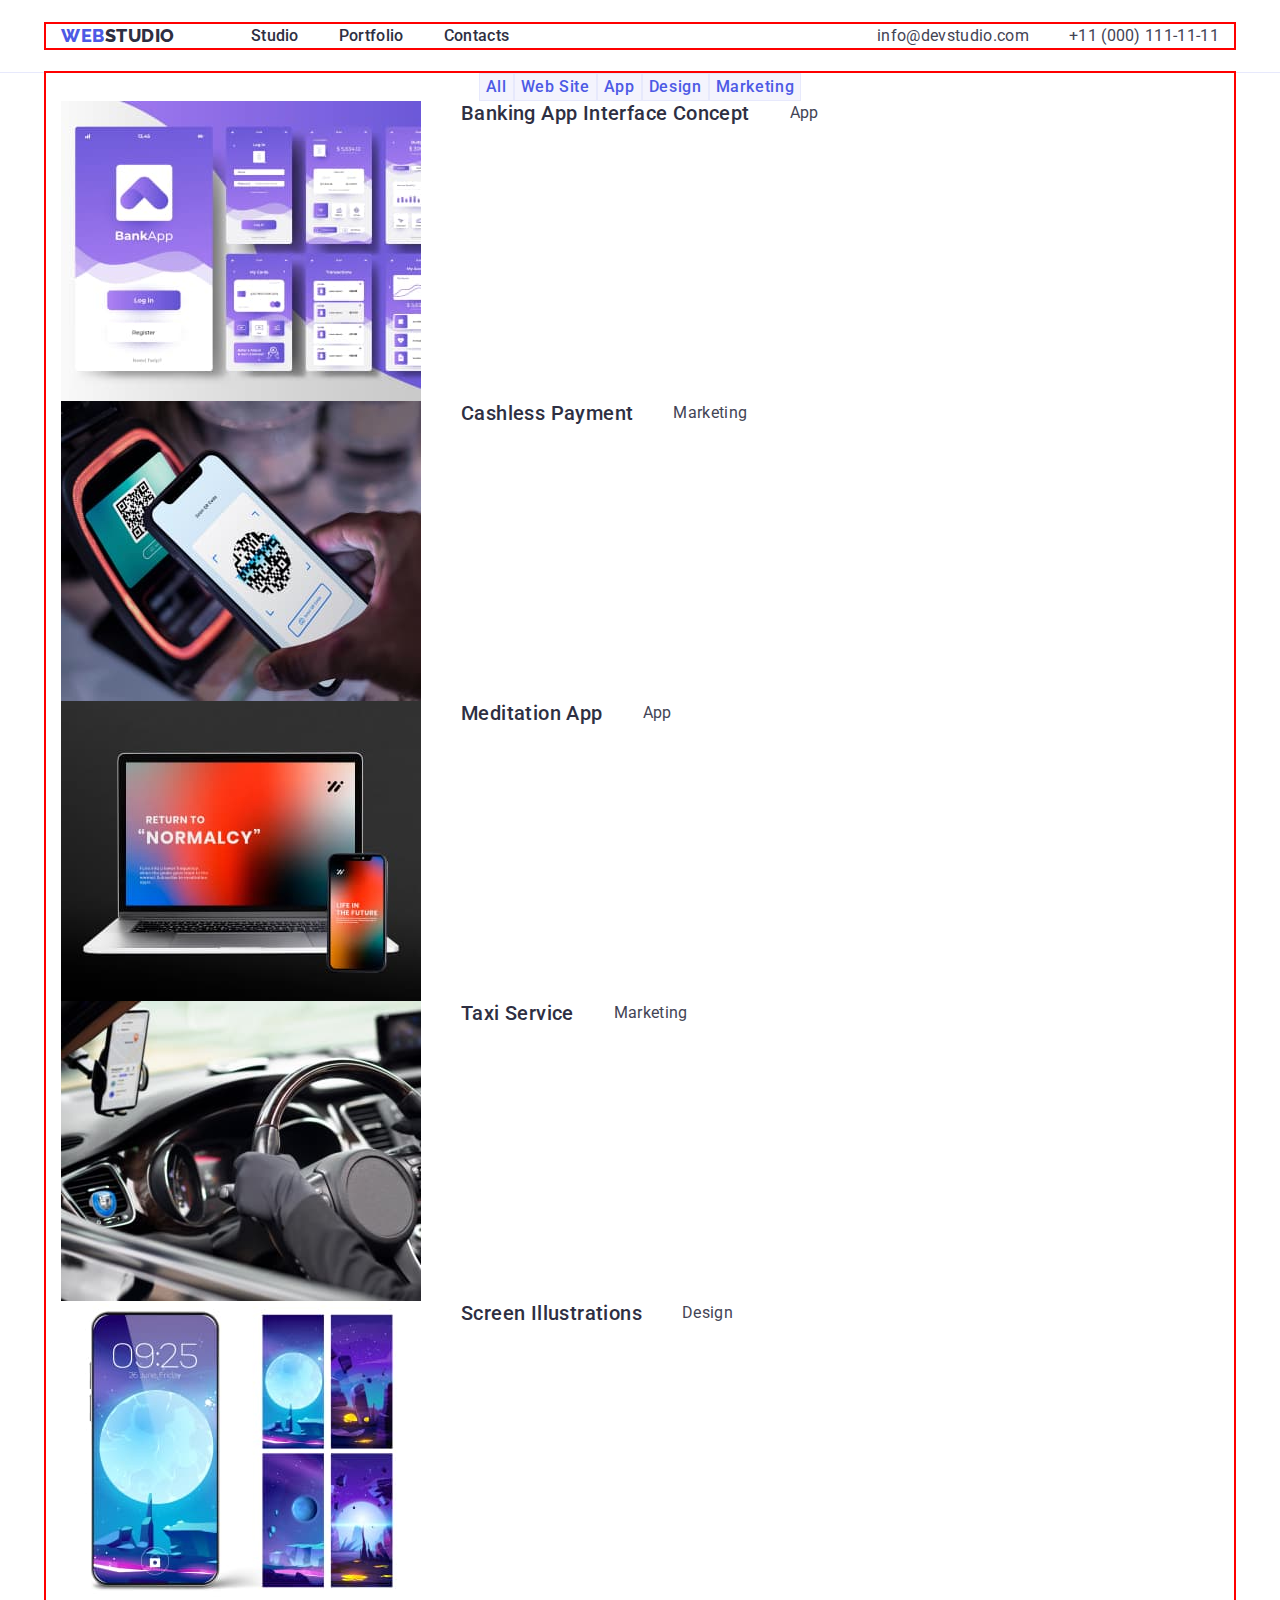
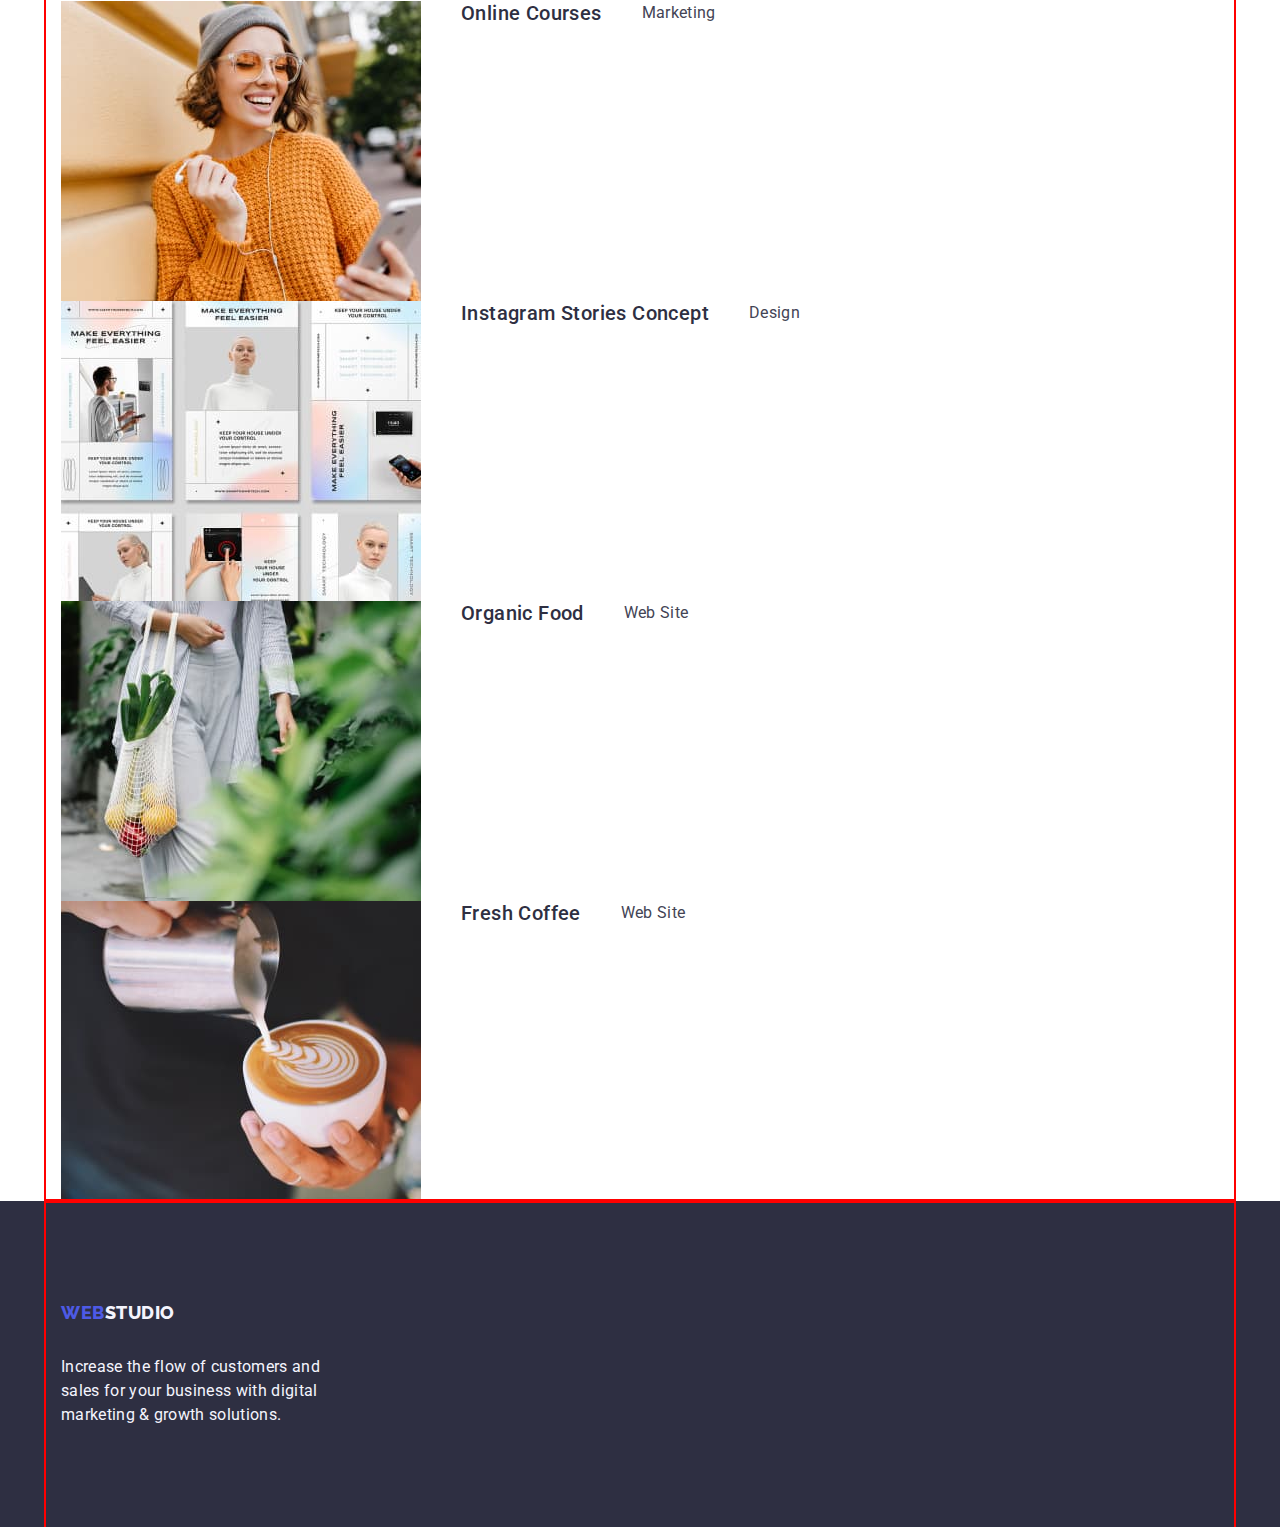
==== portfolio.html @ 45b442c4 "gallary" ====
<!DOCTYPE html>
<html lang="en">
  <head>
    <meta charset="UTF-8" />
    <meta name="viewport" content="width=device-width, initial-scale=1.0" />

    <link
      rel="stylesheet"
      href="https://cdnjs.cloudflare.com/ajax/libs/modern-normalize/2.0.0/modern-normalize.min.css"
    />

    <link rel="preconnect" href="https://fonts.googleapis.com" />
    <link rel="preconnect" href="https://fonts.gstatic.com" crossorigin />
    <link
      href="https://fonts.googleapis.com/css2?family=Raleway:wght@800&family=Roboto:wght@400;500;700;900&display=swap"
      rel="stylesheet"
    />

    <link rel="stylesheet" href="./css/styles.css" />
    <title>Portfolio</title>
  </head>
  <body class="body">
    <header class="header">
      <div class="container header-container">
        <nav class="nav-panel">
          <a class="logo-link link" href="./index.html"
            >Web<span class="logo-span">Studio</span></a
          >
          <ul class="list">
            <li><a class="list-link link" href="./index.html">Studio</a></li>
            <li>
              <a class="list-link link" href="./portfolio.html">Portfolio</a>
            </li>
            <li><a class="list-link link" href="">Contacts</a></li>
          </ul>
        </nav>
        <address class="addr-list">
          <ul class="list">
            <li>
              <a class="addr-link link" href="mailto:info@devstudio.com"
                >info@devstudio.com</a
              >
            </li>
            <li>
              <a class="addr-link link" href="tel:+110001111111"
                >+11 (000) 111-11-11</a
              >
            </li>
          </ul>
        </address>
      </div>
    </header>
    <main>
      <section>
        <div class="container">
          <h1 class="visually-hidden">Filtr</h1>
          <ul class="list">
            <div class="buttons-container">
              <li><button class="menu-button" type="button">All</button></li>
              <li>
                <button class="menu-button" type="button">Web Site</button>
              </li>
              <li><button class="menu-button" type="button">App</button></li>
              <li><button class="menu-button" type="button">Design</button></li>
              <li>
                <button class="menu-button" type="button">Marketing</button>
              </li>
            </div>
          </ul>
          <ul class="list">
            <div>
              <li class="gallary-container">
                <a href="" class="list link">
                  <img
                    src="./images/banking-app.jpg"
                    alt="Banking Interface"
                    width="360"
                  />
                  <h2 class="gallery-title">Banking App Interface Concept</h2>
                  <p class="paragraph">App</p></a
                >
              </li>
              <li class="gallary-container">
                <a href="" class="list link">
                  <img
                    src="./images/cashless-payment.jpg"
                    alt="Cashless Payment"
                    width="360"
                    height="300"
                  />
                  <h2 class="gallery-title">Cashless Payment</h2>
                  <p class="paragraph">Marketing</p></a
                >
              </li>
              <li class="gallary-container">
                <a href="" class="list link">
                  <img
                    src="./images/meditation-app.jpg"
                    alt="Meditation App"
                    width="360"
                    height="300"
                  />
                  <h2 class="gallery-title">Meditation App</h2>
                  <p class="paragraph">App</p></a
                >
              </li>
              <li class="gallary-container">
                <a href="" class="list link">
                  <img
                    src="./images/taxi-service.jpg"
                    alt="Taxi Service"
                    width="360"
                    height="300"
                  />
                  <h2 class="gallery-title">Taxi Service</h2>
                  <p class="paragraph">Marketing</p></a
                >
              </li>
              <li class="gallary-container">
                <a href="" class="list link">
                  <img
                    src="./images/screen-illustrations.jpg"
                    alt="Screen Illustrations"
                    width="360"
                    height="300"
                  />
                  <h2 class="gallery-title">Screen Illustrations</h2>
                  <p class="paragraph">Design</p></a
                >
              </li>
              <li class="gallary-container">
                <a href="" class="list link">
                  <img
                    src="./images/online-courses.jpg"
                    alt="Online Courses"
                    width="360"
                    height="300"
                  />
                  <h2 class="gallery-title">Online Courses</h2>
                  <p class="paragraph">Marketing</p></a
                >
              </li>
              <li class="gallary-container">
                <a href="" class="list link">
                  <img
                    src="./images/instagram-stories-concept.jpg"
                    alt="Instagram Stories"
                    width="360"
                    height="300"
                  />
                  <h2 class="gallery-title">Instagram Stories Concept</h2>
                  <p class="paragraph">Design</p></a
                >
              </li>
              <li class="gallary-container">
                <a href="" class="list link">
                  <img
                    src="./images/organic-food.jpg"
                    alt="Organic Food"
                    width="360"
                    height="300"
                  />
                  <h2 class="gallery-title">Organic Food</h2>
                  <p class="paragraph">Web Site</p></a
                >
              </li>
              <li class="gallary-container">
                <a href="" class="list link">
                  <img
                    src="./images/fresh-coffee.jpg"
                    alt="Coffee"
                    width="360"
                    height="300"
                  />
                  <h2 class="gallery-title">Fresh Coffee</h2>
                  <p class="paragraph">Web Site</p></a
                >
              </li>
            </div>
          </ul>
        </div>
      </section>
    </main>
    <footer class="basement">
      <div class="container footer-cotainer">
        <a class="logo-link link" href="./index.html"
          >Web<span class="logo-span">Studio</span></a
        >
        <p class="footer-paragraph">
          Increase the flow of customers and sales for your business with
          digital marketing & growth solutions.
        </p>
      </div>
    </footer>
  </body>
</html>
---- css/styles.css ----
:root {
  --iris-color: #4d5ae5;
  --navyblue-color: #2e2f42;
  --slate-color: #434455;
  --white-color: #fff;
  --cloud-color: #f4f4fd;
  --active-link-color: #404bbf;
  --ocean-color: #404bbf;
  --cornflower: #e7e9fc;
}

p,
h1,
h2,
h3,
h4,
h5,
h6 {
  margin-top: 0;
  margin-bottom: 0;
}

ul,
ol {
  margin-top: 0;
  margin-bottom: 0;
  padding-left: 0;
}

body {
  font-family: "Roboto", sans-serif;
  color: var(--slate-color);
  background-color: var(--white-color);
}

.container {
  width: 100%;
  max-width: 1188px;
  padding-left: 15px;
  padding-right: 15px;
  margin: 0 auto;
  outline: 2px solid red;
}

img {
  display: block;
  max-width: 100%;
}

.visually-hidden {
  position: absolute;
  width: 1px;
  height: 1px;
  margin: -1px;
  border: 0;
  padding: 0;
  white-space: nowrap;
  clip-path: inset(100%);
  clip: rect(0 0 0 0);
  overflow: hidden;
}

.header {
  padding-top: 24px;
  padding-bottom: 24px;
  border-bottom: 1px solid var(--cornflower);
  background: var(--white-color);
}

.header-container {
  display: flex;
}

.nav-panel {
  display: flex;
  flex-grow: 1;
  align-items: center;
  color: var(--navyblue-color);
  font-size: 16px;
  font-weight: 500;
  line-height: 1.5;
  letter-spacing: 0.32px;
}

.logo-link {
  font-family: "Raleway", sans-serif;
  font-size: 18px;
  line-height: 1.17;
  color: var(--iris-color);
  letter-spacing: 0.03em;
  text-transform: uppercase;
  font-weight: 800;
  margin-right: 76px;
}

.link {
  text-decoration: none;
}

.logo-span {
  color: var(--navyblue-color);
}

.list-link {
  font-weight: 500;
  font-size: 16px;
  line-height: 1.5;
  letter-spacing: 0.02em;
  color: var(--navyblue-color);
}
.list-link:hover,
.list-link:focus {
  color: var(--active-link-color);
}

.addr-link {
  font-size: 16px;
  line-height: 1.5;
  letter-spacing: 0.02em;
  color: var(--slate-color);
}

.addr-link:hover,
.addr-link:focus {
  color: var(--active-link-color);
}

.list {
  display: flex;
  gap: 40px;
  list-style: none;
  color: var(--slate-color);
}

.addr-list {
  font-style: normal;
}

.main-section {
  background-color: var(--navyblue-color);
}

.main-container {
  display: block;
  padding-top: 188px;
  padding-bottom: 292px;
}

.main-title {
  max-width: 496px;
  color: var(--white-color);
  font-size: 56px;
  font-weight: 700;
  line-height: 1.07;
  letter-spacing: 1.12px;
  text-align: center;
  margin: 0 auto 48px;
}

.order-button {
  display: block;
  font-family: "Roboto", sans-serif;
  color: var(--white, #fff);
  font-size: 16px;
  font-weight: 500;
  line-height: 1.5;
  letter-spacing: 0.64px;
  background: var(--iris-color);
  cursor: pointer;
  margin: 0 auto;
  border-radius: 4px;
  box-shadow: 0px 4px 4px 0px rgba(0, 0, 0, 0.15);
  padding: 16px 32px;
  min-width: 169px;
  min-height: 56px;
}

.ruls-container {
  padding-top: 120px;
  padding-bottom: 120px;
}

.ruls-list {
  gap: 24px;
  width: calc((100% - 24px * 3) / 4);
}

.team-paragraph {
  text-align: center;
}

.buttons-container {
  display: flex;
  margin: 0 auto;
}

.gallary-container {
  display: flex;
  gap: 24px;
}

.second-tittle {
  color: var(--navyblue-color);
  font-size: 36px;
  font-weight: 500;
  line-height: 1.11;
  letter-spacing: 0.72px;
  text-transform: capitalize;
  text-align: center;
  letter-spacing: 0.02em;
  padding-bottom: 72px;
  max-width: 323px;
  margin: 0 auto;
}

.doing-item {
  gap: 24px;
  width: calc((100% - 24px * 2) / 3);
  padding-bottom: 120px;
}

.gallery-title {
  color: var(--navyblue-color);
  font-size: 20px;
  font-weight: 500;
  line-height: 1.2;
  letter-spacing: 0.72px;
  text-transform: capitalize;
  letter-spacing: 0.02em;
}

.third-title {
  color: var(--navyblue-color);
  font-size: 20px;
  font-weight: 500;
  line-height: 1.2;
  letter-spacing: 0.02em;
  margin-bottom: 8px;
}

.paragraph {
  color: var(--slate-color);
  font-size: 16px;
  line-height: 1.5;
  letter-spacing: 0.32px;
  padding-bottom: 32px;
}

.order-button:hover,
.order-button:focus {
  background-color: var(--active-link-color);
}

.team-section {
  background-color: var(--cloud-color);
}

.team-list {
  background-color: var(--white-color);
  gap: 24px;
  width: calc((100% - 24px * 3) / 4);
}

.team-title {
  padding-top: 32px;
  text-align: center;
}
.footer-cotainer {
  padding-top: 101px;
}

.footer-paragraph {
  color: var(--cloud-color);
  line-height: 1.5;
  letter-spacing: 0.02em;
  padding-top: 32px;
  padding-bottom: 100px;
  max-width: 264px;
}

.menu-button {
  font-family: "Roboto", sans-serif;
  cursor: pointer;
  color: var(--iris-color);
  text-align: center;
  font-size: 16px;
  font-weight: 500;
  line-height: 1.5;
  letter-spacing: 0.64px;
  border: 1px solid var(--cornflower);
  background: var(--cloud-color);
}

.menu-button:hover,
.menu-button:focus {
  color: var(--white-color);
  background-color: var(--ocean-color);
}

.basement {
  background-color: var(--navyblue-color);
  color: var(--iris-color);
}

.basement .logo-span {
  color: var(--cloud-color);
}
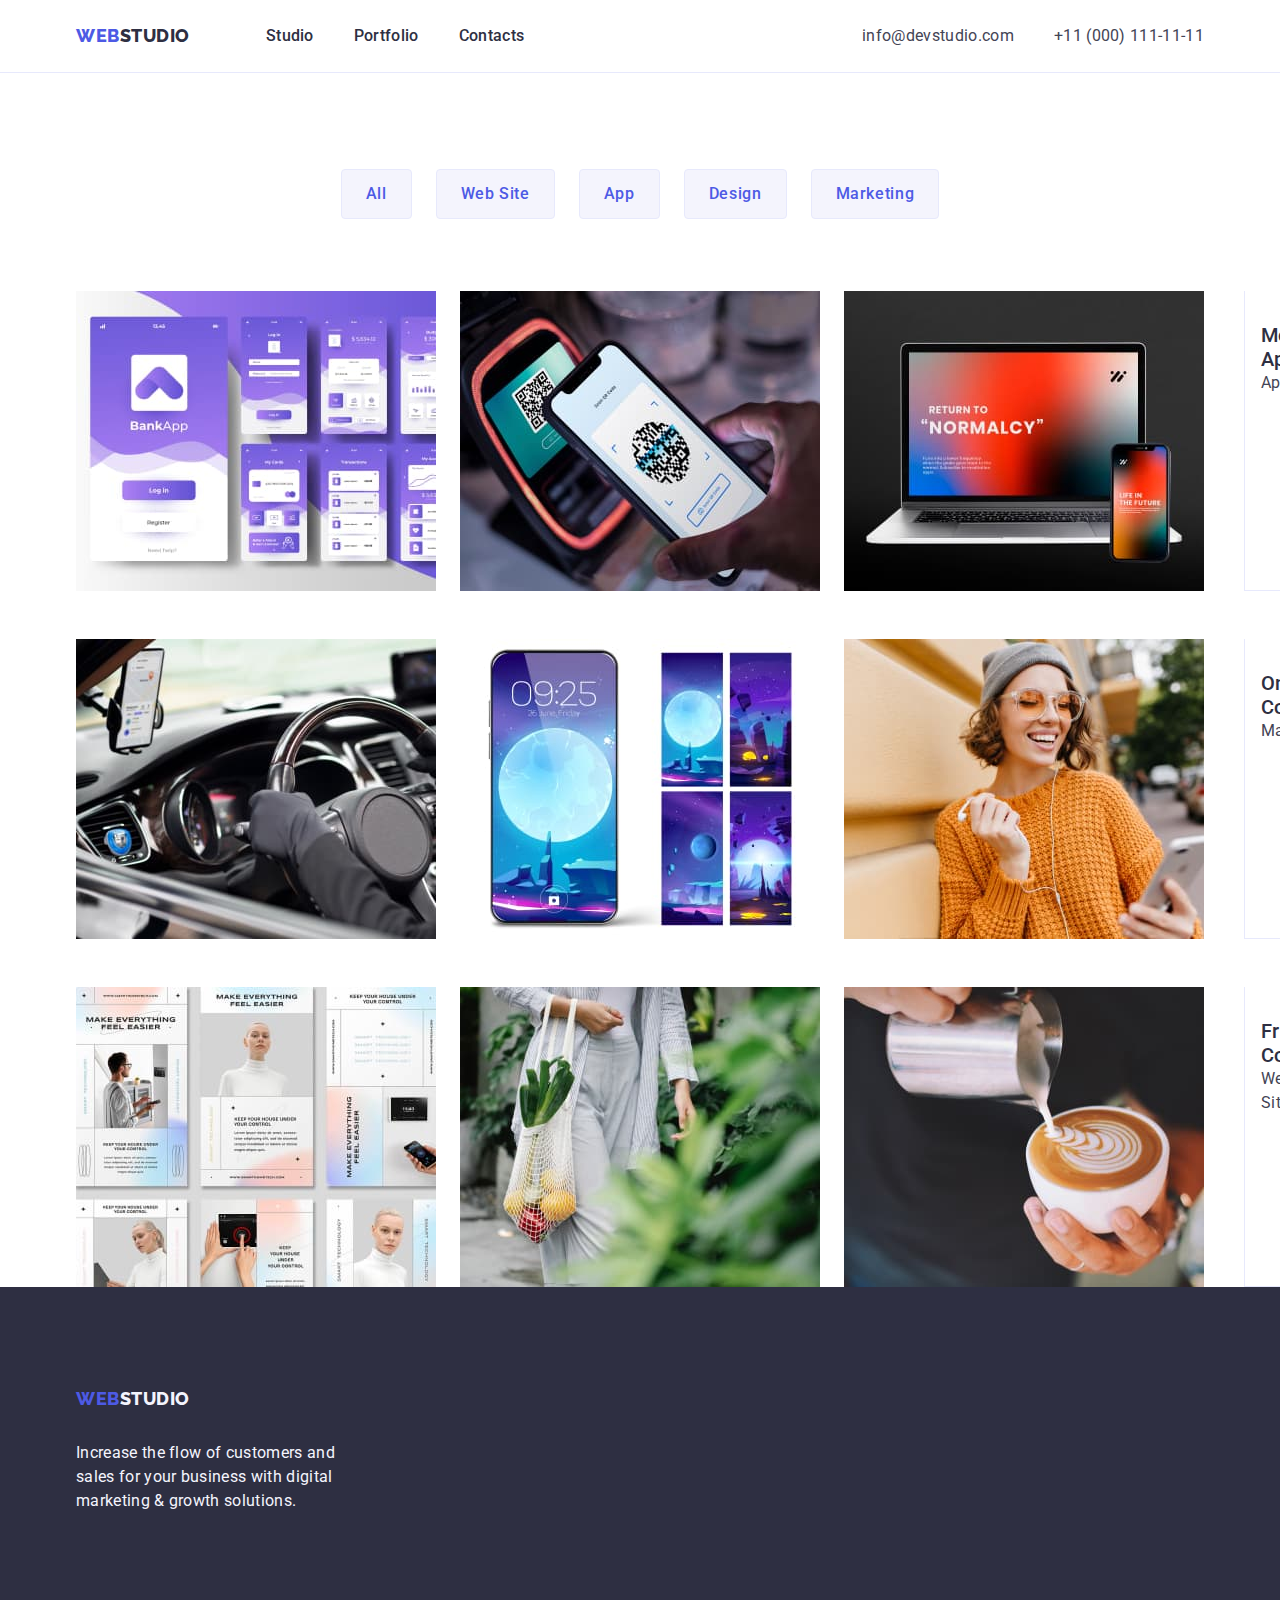
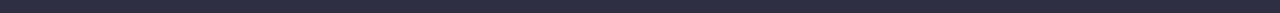
==== commit 3ac7b2ae: "nothing important" ====
--- a/portfolio.html
+++ b/portfolio.html
@@ -67,116 +67,132 @@
               </li>
             </div>
           </ul>
-          <ul class="list">
-            <div>
-              <li class="gallary-container">
-                <a href="" class="list link">
-                  <img
-                    src="./images/banking-app.jpg"
-                    alt="Banking Interface"
-                    width="360"
-                  />
+          <ul class="list portfolio-item-list">
+            <li class="gallary-container">
+              <a href="" class="list link">
+                <img
+                  src="./images/banking-app.jpg"
+                  alt="Banking Interface"
+                  width="360"
+                />
+                <div class="div-text">
                   <h2 class="gallery-title">Banking App Interface Concept</h2>
-                  <p class="paragraph">App</p></a
-                >
-              </li>
-              <li class="gallary-container">
-                <a href="" class="list link">
-                  <img
-                    src="./images/cashless-payment.jpg"
-                    alt="Cashless Payment"
-                    width="360"
-                    height="300"
-                  />
+                  <p class="paragraph">App</p>
+                </div>
+              </a>
+            </li>
+            <li class="gallary-container">
+              <a href="" class="list link">
+                <img
+                  src="./images/cashless-payment.jpg"
+                  alt="Cashless Payment"
+                  width="360"
+                  height="300"
+                />
+                <div class="div-text">
                   <h2 class="gallery-title">Cashless Payment</h2>
-                  <p class="paragraph">Marketing</p></a
-                >
-              </li>
-              <li class="gallary-container">
-                <a href="" class="list link">
-                  <img
-                    src="./images/meditation-app.jpg"
-                    alt="Meditation App"
-                    width="360"
-                    height="300"
-                  />
+                  <p class="paragraph">Marketing</p>
+                </div>
+              </a>
+            </li>
+            <li class="gallary-container">
+              <a href="" class="list link">
+                <img
+                  src="./images/meditation-app.jpg"
+                  alt="Meditation App"
+                  width="360"
+                  height="300"
+                />
+                <div class="div-text">
                   <h2 class="gallery-title">Meditation App</h2>
-                  <p class="paragraph">App</p></a
-                >
-              </li>
-              <li class="gallary-container">
-                <a href="" class="list link">
-                  <img
-                    src="./images/taxi-service.jpg"
-                    alt="Taxi Service"
-                    width="360"
-                    height="300"
-                  />
+                  <p class="paragraph">App</p>
+                </div>
+              </a>
+            </li>
+            <li class="gallary-container">
+              <a href="" class="list link">
+                <img
+                  src="./images/taxi-service.jpg"
+                  alt="Taxi Service"
+                  width="360"
+                  height="300"
+                />
+                <div class="div-text">
                   <h2 class="gallery-title">Taxi Service</h2>
-                  <p class="paragraph">Marketing</p></a
-                >
-              </li>
-              <li class="gallary-container">
-                <a href="" class="list link">
-                  <img
-                    src="./images/screen-illustrations.jpg"
-                    alt="Screen Illustrations"
-                    width="360"
-                    height="300"
-                  />
+                  <p class="paragraph">Marketing</p>
+                </div>
+              </a>
+            </li>
+            <li class="gallary-container">
+              <a href="" class="list link">
+                <img
+                  src="./images/screen-illustrations.jpg"
+                  alt="Screen Illustrations"
+                  width="360"
+                  height="300"
+                />
+                <div class="div-text">
                   <h2 class="gallery-title">Screen Illustrations</h2>
-                  <p class="paragraph">Design</p></a
-                >
-              </li>
-              <li class="gallary-container">
-                <a href="" class="list link">
-                  <img
-                    src="./images/online-courses.jpg"
-                    alt="Online Courses"
-                    width="360"
-                    height="300"
-                  />
+                  <p class="paragraph">Design</p>
+                </div></a
+              >
+            </li>
+            <li class="gallary-container">
+              <a href="" class="list link">
+                <img
+                  src="./images/online-courses.jpg"
+                  alt="Online Courses"
+                  width="360"
+                  height="300"
+                />
+                <div class="div-text">
                   <h2 class="gallery-title">Online Courses</h2>
-                  <p class="paragraph">Marketing</p></a
-                >
-              </li>
-              <li class="gallary-container">
-                <a href="" class="list link">
-                  <img
-                    src="./images/instagram-stories-concept.jpg"
-                    alt="Instagram Stories"
-                    width="360"
-                    height="300"
-                  />
+                  <p class="paragraph">Marketing</p>
+                </div></a
+              >
+            </li>
+            <li class="gallary-container">
+              <a href="" class="list link">
+                <img
+                  src="./images/instagram-stories-concept.jpg"
+                  alt="Instagram Stories"
+                  width="360"
+                  height="300"
+                />
+                <div class="div-text">
                   <h2 class="gallery-title">Instagram Stories Concept</h2>
-                  <p class="paragraph">Design</p></a
-                >
-              </li>
-              <li class="gallary-container">
-                <a href="" class="list link">
-                  <img
-                    src="./images/organic-food.jpg"
-                    alt="Organic Food"
-                    width="360"
-                    height="300"
-                  />
+                  <p class="paragraph">Design</p>
+                </div></a
+              >
+            </li>
+            <li class="gallary-container">
+              <a href="" class="list link">
+                <img
+                  src="./images/organic-food.jpg"
+                  alt="Organic Food"
+                  width="360"
+                  height="300"
+                />
+                <div class="div-text">
                   <h2 class="gallery-title">Organic Food</h2>
-                  <p class="paragraph">Web Site</p></a
-                >
-              </li>
-              <li class="gallary-container">
-                <a href="" class="list link">
-                  <img
-                    src="./images/fresh-coffee.jpg"
-                    alt="Coffee"
-                    width="360"
-                    height="300"
-                  />
+                  <p class="paragraph">Web Site</p>
+                </div></a
+              >
+            </li>
+            <li class="gallary-container">
+              <a href="" class="list link">
+                <img
+                  src="./images/fresh-coffee.jpg"
+                  alt="Coffee"
+                  width="360"
+                  height="300"
+                />
+                <div class="div-text">
                   <h2 class="gallery-title">Fresh Coffee</h2>
-                  <p class="paragraph">Web Site</p></a
-                >
-              </li>
-            </div>
+                  <p class="paragraph">Web Site</p>
+                </div></a
+              >
+            </li>
           </ul>
         </div>
       </section>
--- a/css/styles.css
+++ b/css/styles.css
@@ -35,11 +35,10 @@
 
 .container {
   width: 100%;
-  max-width: 1188px;
+  max-width: 1158px;
   padding-left: 15px;
   padding-right: 15px;
   margin: 0 auto;
-  outline: 2px solid red;
 }
 
 img {
@@ -192,11 +191,26 @@
 .buttons-container {
   display: flex;
   margin: 0 auto;
+  gap: 24px;
+  padding-top: 96px;
+}
+
+.portfolio-item-list {
+  display: flex;
+  flex-wrap: wrap;
+  column-gap: 24px;
+  row-gap: 48px;
+  padding-top: 72px;
 }
 
 .gallary-container {
-  display: flex;
-  gap: 24px;
+  width: calc((100% - 48px) / 3);
+}
+
+.div-text {
+  padding: 32px 16px;
+  border: 1px solid var(--cornflower);
+  border-top: none;
 }
 
 .second-tittle {
@@ -279,6 +293,11 @@
 }
 
 .menu-button {
+  border-radius: 4px;
+  padding-top: 12px;
+  padding-bottom: 12px;
+  padding-left: 24px;
+  padding-right: 24px;
   font-family: "Roboto", sans-serif;
   cursor: pointer;
   color: var(--iris-color);
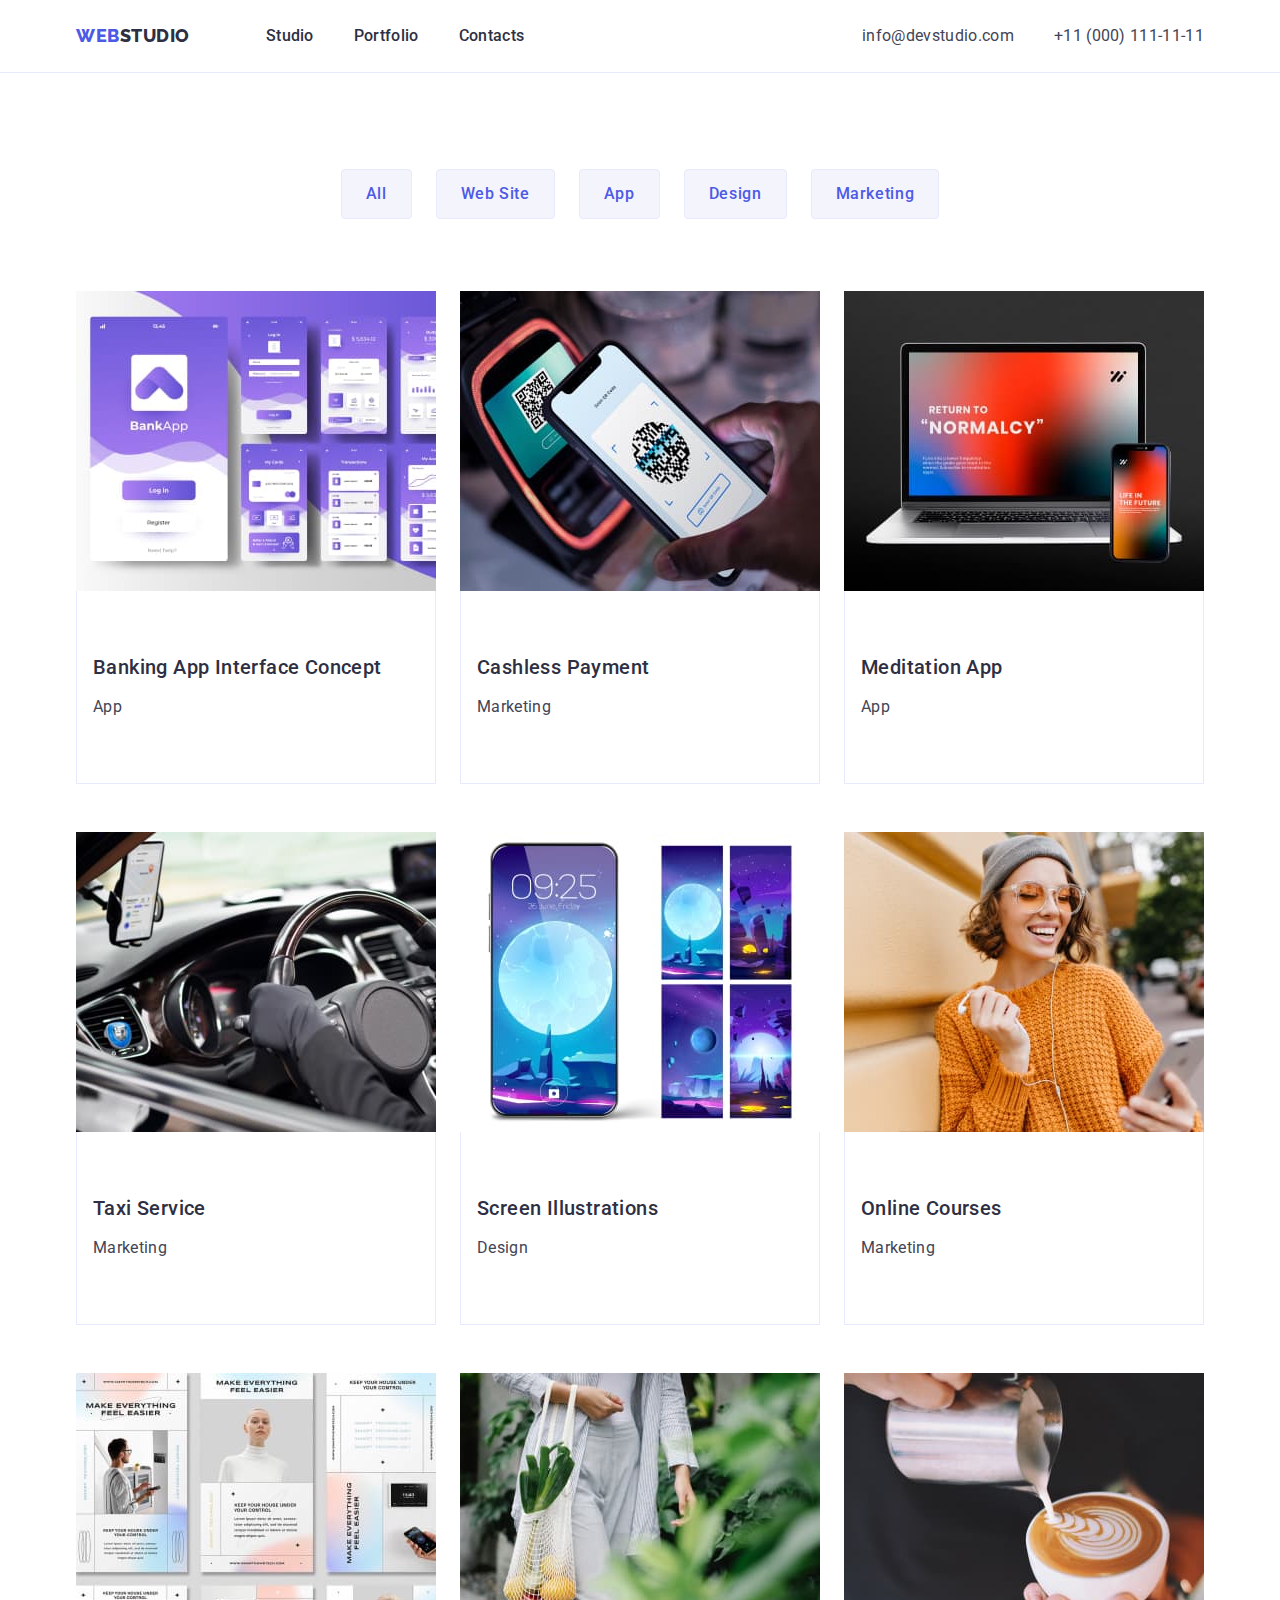
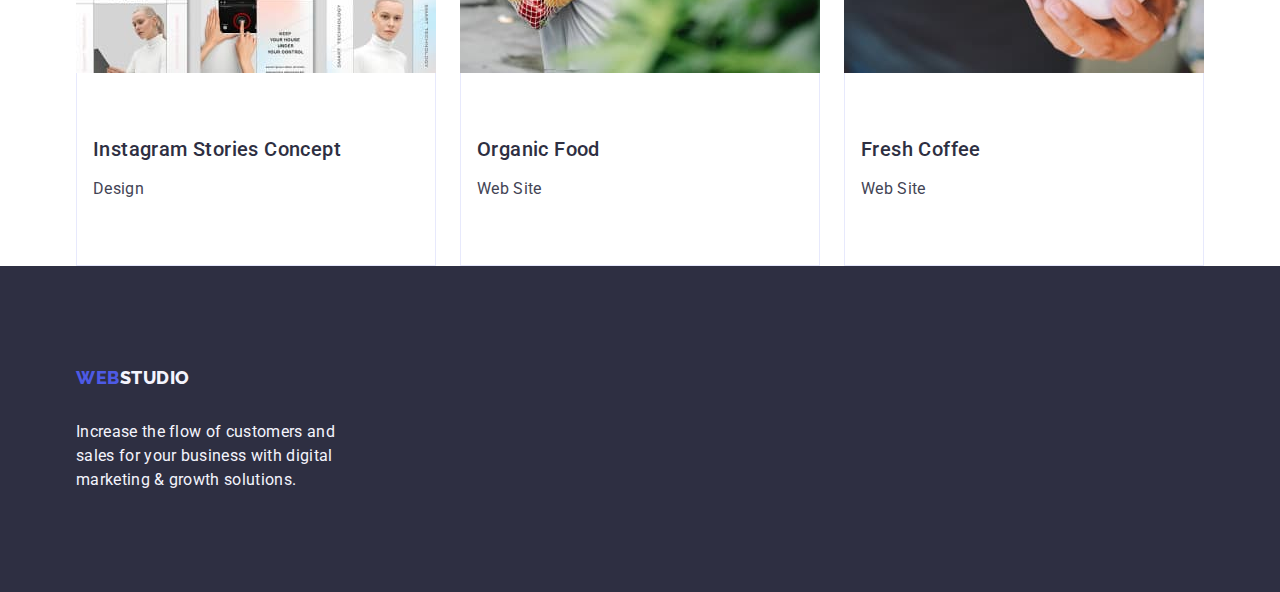
==== commit ffb2c139: "gallery" ====
--- a/portfolio.html
+++ b/portfolio.html
@@ -69,7 +69,7 @@
           </ul>
           <ul class="list portfolio-item-list">
             <li class="gallary-container">
-              <a href="" class="list link">
+              <a href="" class="link">
                 <img
                   src="./images/banking-app.jpg"
                   alt="Banking Interface"
@@ -82,7 +82,7 @@
               </a>
             </li>
             <li class="gallary-container">
-              <a href="" class="list link">
+              <a href="" class="link">
                 <img
                   src="./images/cashless-payment.jpg"
                   alt="Cashless Payment"
@@ -96,7 +96,7 @@
               </a>
             </li>
             <li class="gallary-container">
-              <a href="" class="list link">
+              <a href="" class="link">
                 <img
                   src="./images/meditation-app.jpg"
                   alt="Meditation App"
@@ -110,7 +110,7 @@
               </a>
             </li>
             <li class="gallary-container">
-              <a href="" class="list link">
+              <a href="" class="link">
                 <img
                   src="./images/taxi-service.jpg"
                   alt="Taxi Service"
@@ -124,7 +124,7 @@
               </a>
             </li>
             <li class="gallary-container">
-              <a href="" class="list link">
+              <a href="" class="link">
                 <img
                   src="./images/screen-illustrations.jpg"
                   alt="Screen Illustrations"
@@ -138,7 +138,7 @@
               >
             </li>
             <li class="gallary-container">
-              <a href="" class="list link">
+              <a href="" class="link">
                 <img
                   src="./images/online-courses.jpg"
                   alt="Online Courses"
@@ -152,7 +152,7 @@
               >
             </li>
             <li class="gallary-container">
-              <a href="" class="list link">
+              <a href="" class="link">
                 <img
                   src="./images/instagram-stories-concept.jpg"
                   alt="Instagram Stories"
@@ -166,7 +166,7 @@
               >
             </li>
             <li class="gallary-container">
-              <a href="" class="list link">
+              <a href="" class="link">
                 <img
                   src="./images/organic-food.jpg"
                   alt="Organic Food"
@@ -180,7 +180,7 @@
               >
             </li>
             <li class="gallary-container">
-              <a href="" class="list link">
+              <a href="" class="link">
                 <img
                   src="./images/fresh-coffee.jpg"
                   alt="Coffee"
--- a/css/styles.css
+++ b/css/styles.css
@@ -241,6 +241,8 @@
   letter-spacing: 0.72px;
   text-transform: capitalize;
   letter-spacing: 0.02em;
+  padding-top: 32px;
+  padding-bottom: 16px;
 }
 
 .third-title {
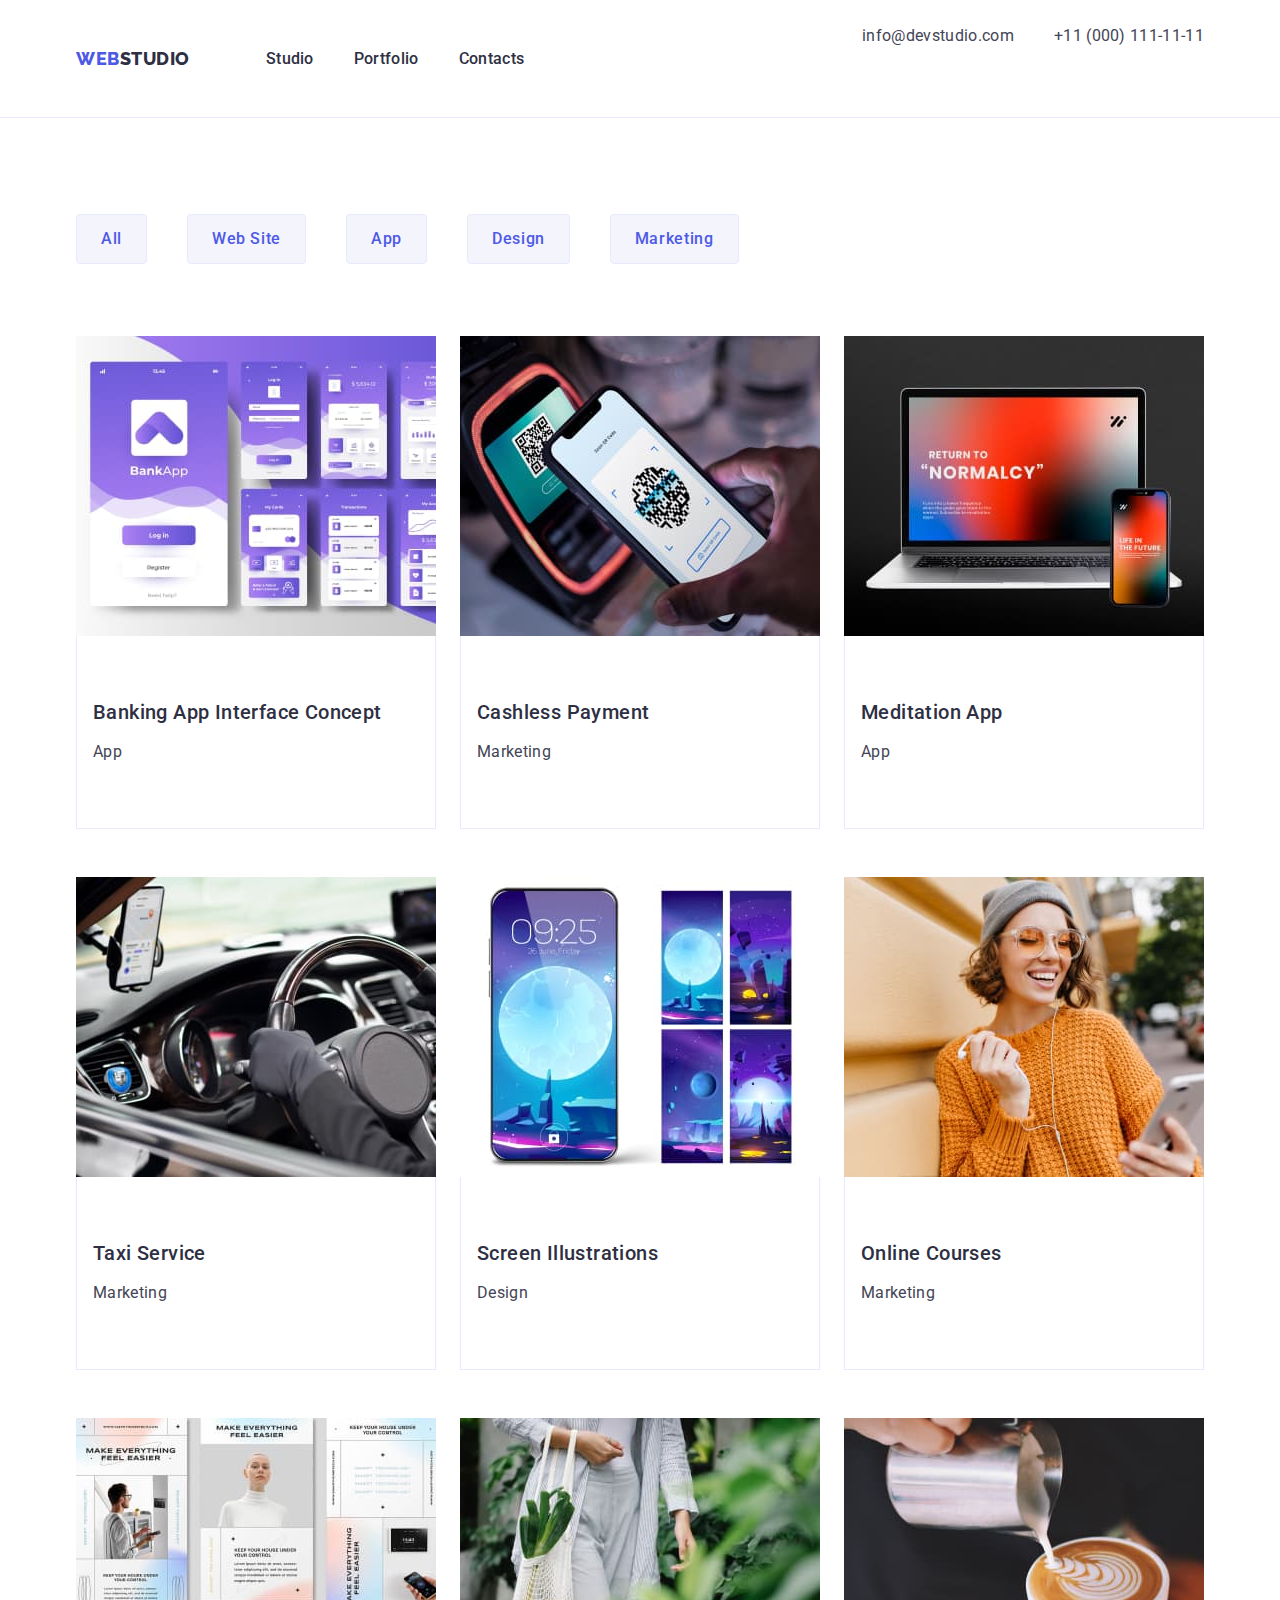
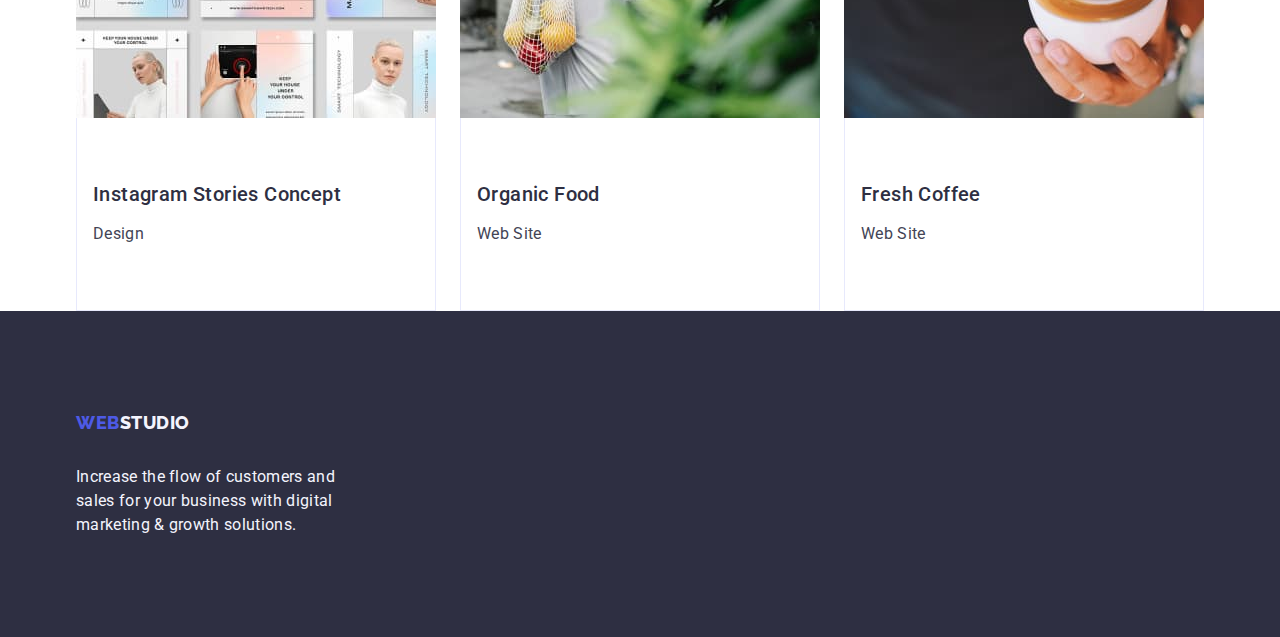
==== commit dae10540: "paddings" ====
--- a/portfolio.html
+++ b/portfolio.html
@@ -54,8 +54,8 @@
       <section>
         <div class="container">
           <h1 class="visually-hidden">Filtr</h1>
-          <ul class="list">
-            <div class="buttons-container">
+          <div class="buttons-container">
+            <ul class="list">
               <li><button class="menu-button" type="button">All</button></li>
               <li>
                 <button class="menu-button" type="button">Web Site</button>
@@ -65,8 +65,8 @@
               <li>
                 <button class="menu-button" type="button">Marketing</button>
               </li>
-            </div>
-          </ul>
+            </ul>
+          </div>
           <ul class="list portfolio-item-list">
             <li class="gallary-container">
               <a href="" class="link">
--- a/css/styles.css
+++ b/css/styles.css
@@ -93,6 +93,7 @@
 }
 
 .link {
+  padding: 24px 0 24px;
   text-decoration: none;
 }
 
@@ -141,8 +142,7 @@
 
 .main-container {
   display: block;
-  padding-top: 188px;
-  padding-bottom: 292px;
+  padding: 188px 0 188px;
 }
 
 .main-title {
@@ -172,6 +172,7 @@
   padding: 16px 32px;
   min-width: 169px;
   min-height: 56px;
+  border: none;
 }
 
 .ruls-container {
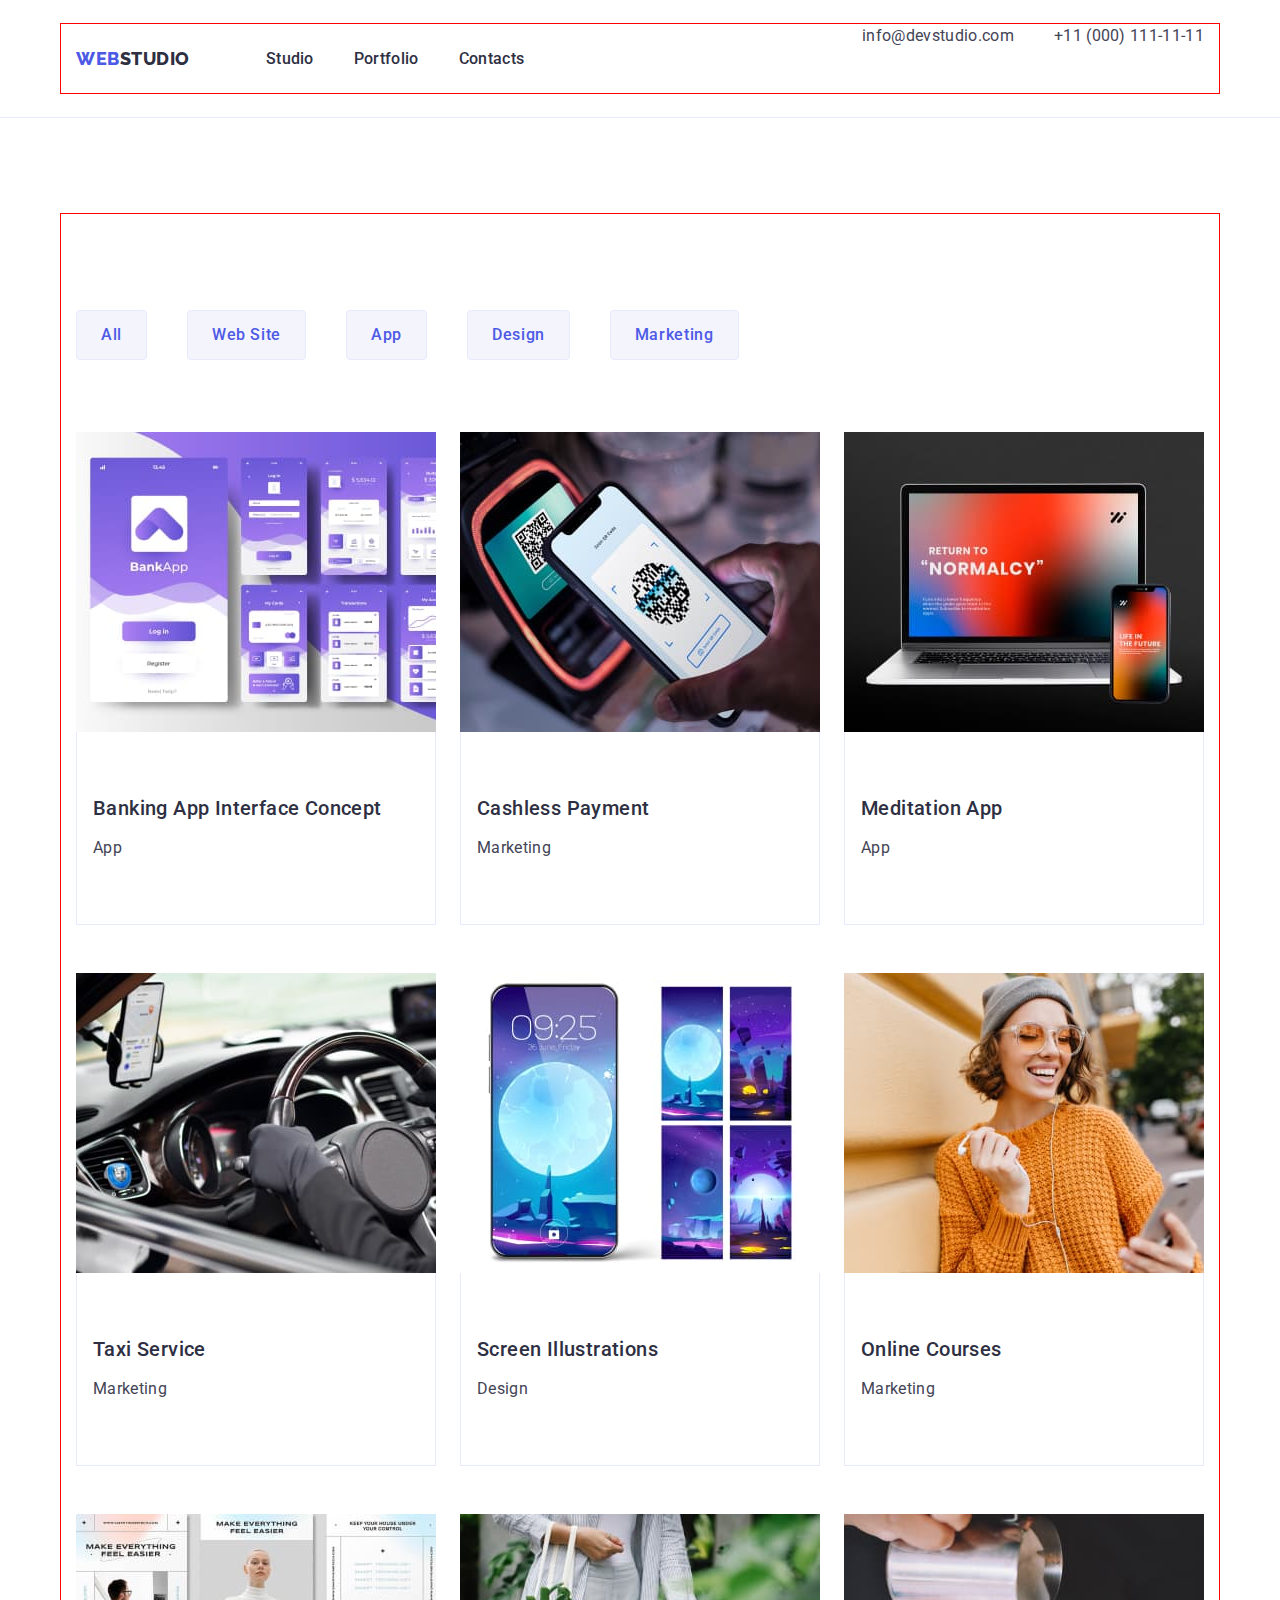
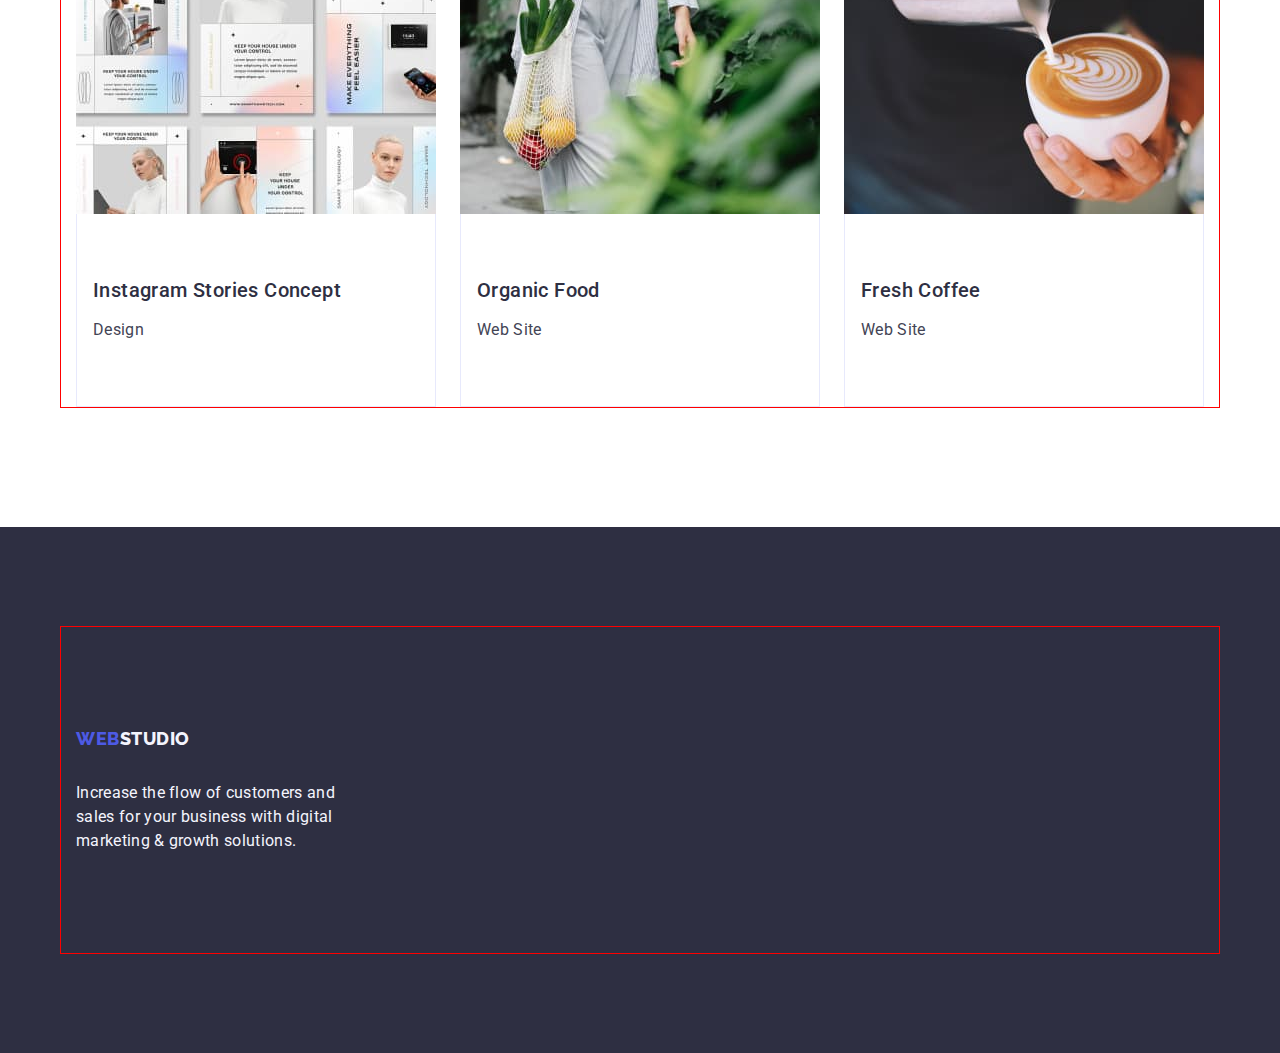
==== commit c7f57460: "first page styles" ====
--- a/portfolio.html
+++ b/portfolio.html
@@ -51,7 +51,7 @@
       </div>
     </header>
     <main>
-      <section>
+      <section class="portfolio-section">
         <div class="container">
           <h1 class="visually-hidden">Filtr</h1>
           <div class="buttons-container">
--- a/css/styles.css
+++ b/css/styles.css
@@ -39,6 +39,7 @@
   padding-left: 15px;
   padding-right: 15px;
   margin: 0 auto;
+  outline: 1px solid red;
 }
 
 img {
@@ -136,13 +137,17 @@
   font-style: normal;
 }
 
+.ruls-section {
+  padding: 120px 0 120px;
+}
+
 .main-section {
   background-color: var(--navyblue-color);
+  padding: 188px 0 188px;
 }
 
 .main-container {
   display: block;
-  padding: 188px 0 188px;
 }
 
 .main-title {
@@ -182,7 +187,32 @@
 
 .ruls-list {
   gap: 24px;
+}
+
+.ruls-item {
   width: calc((100% - 24px * 3) / 4);
+}
+
+.doing-section {
+  padding-bottom: 120px;
+}
+
+.second-tittle {
+  color: var(--navyblue-color);
+  font-size: 36px;
+  font-weight: 500;
+  line-height: 1.11;
+  letter-spacing: 0.72px;
+  text-transform: capitalize;
+  text-align: center;
+  letter-spacing: 0.02em;
+  padding-bottom: 72px;
+  max-width: 323px;
+  margin: 0 auto 72px;
+}
+
+.doing-title {
+  margin-bottom: 72px;
 }
 
 .team-paragraph {
@@ -204,6 +234,11 @@
   padding-top: 72px;
 }
 
+.portfolio-section {
+  padding-top: 96px;
+  padding-bottom: 120px;
+}
+
 .gallary-container {
   width: calc((100% - 48px) / 3);
 }
@@ -214,24 +249,8 @@
   border-top: none;
 }
 
-.second-tittle {
-  color: var(--navyblue-color);
-  font-size: 36px;
-  font-weight: 500;
-  line-height: 1.11;
-  letter-spacing: 0.72px;
-  text-transform: capitalize;
-  text-align: center;
-  letter-spacing: 0.02em;
-  padding-bottom: 72px;
-  max-width: 323px;
-  margin: 0 auto;
-}
-
 .doing-item {
-  gap: 24px;
   width: calc((100% - 24px * 2) / 3);
-  padding-bottom: 120px;
 }
 
 .gallery-title {
@@ -269,19 +288,25 @@
 }
 
 .team-section {
+  padding: 120px 0;
   background-color: var(--cloud-color);
 }
 
 .team-list {
+  border-radius: 0px 0px 4px 4px;
   background-color: var(--white-color);
-  gap: 24px;
-  width: calc((100% - 24px * 3) / 4);
+  width: calc((100% - 72px) / 4);
 }
 
 .team-title {
   padding-top: 32px;
   text-align: center;
 }
+
+.team-description {
+  padding: 32px 16px;
+}
+
 .footer-cotainer {
   padding-top: 101px;
 }
@@ -320,10 +345,16 @@
 }
 
 .basement {
+  padding: 100px 0;
   background-color: var(--navyblue-color);
   color: var(--iris-color);
 }
 
+.footer-link {
+  display: inline-block;
+  margin-bottom: 16px;
+}
+
 .basement .logo-span {
   color: var(--cloud-color);
 }
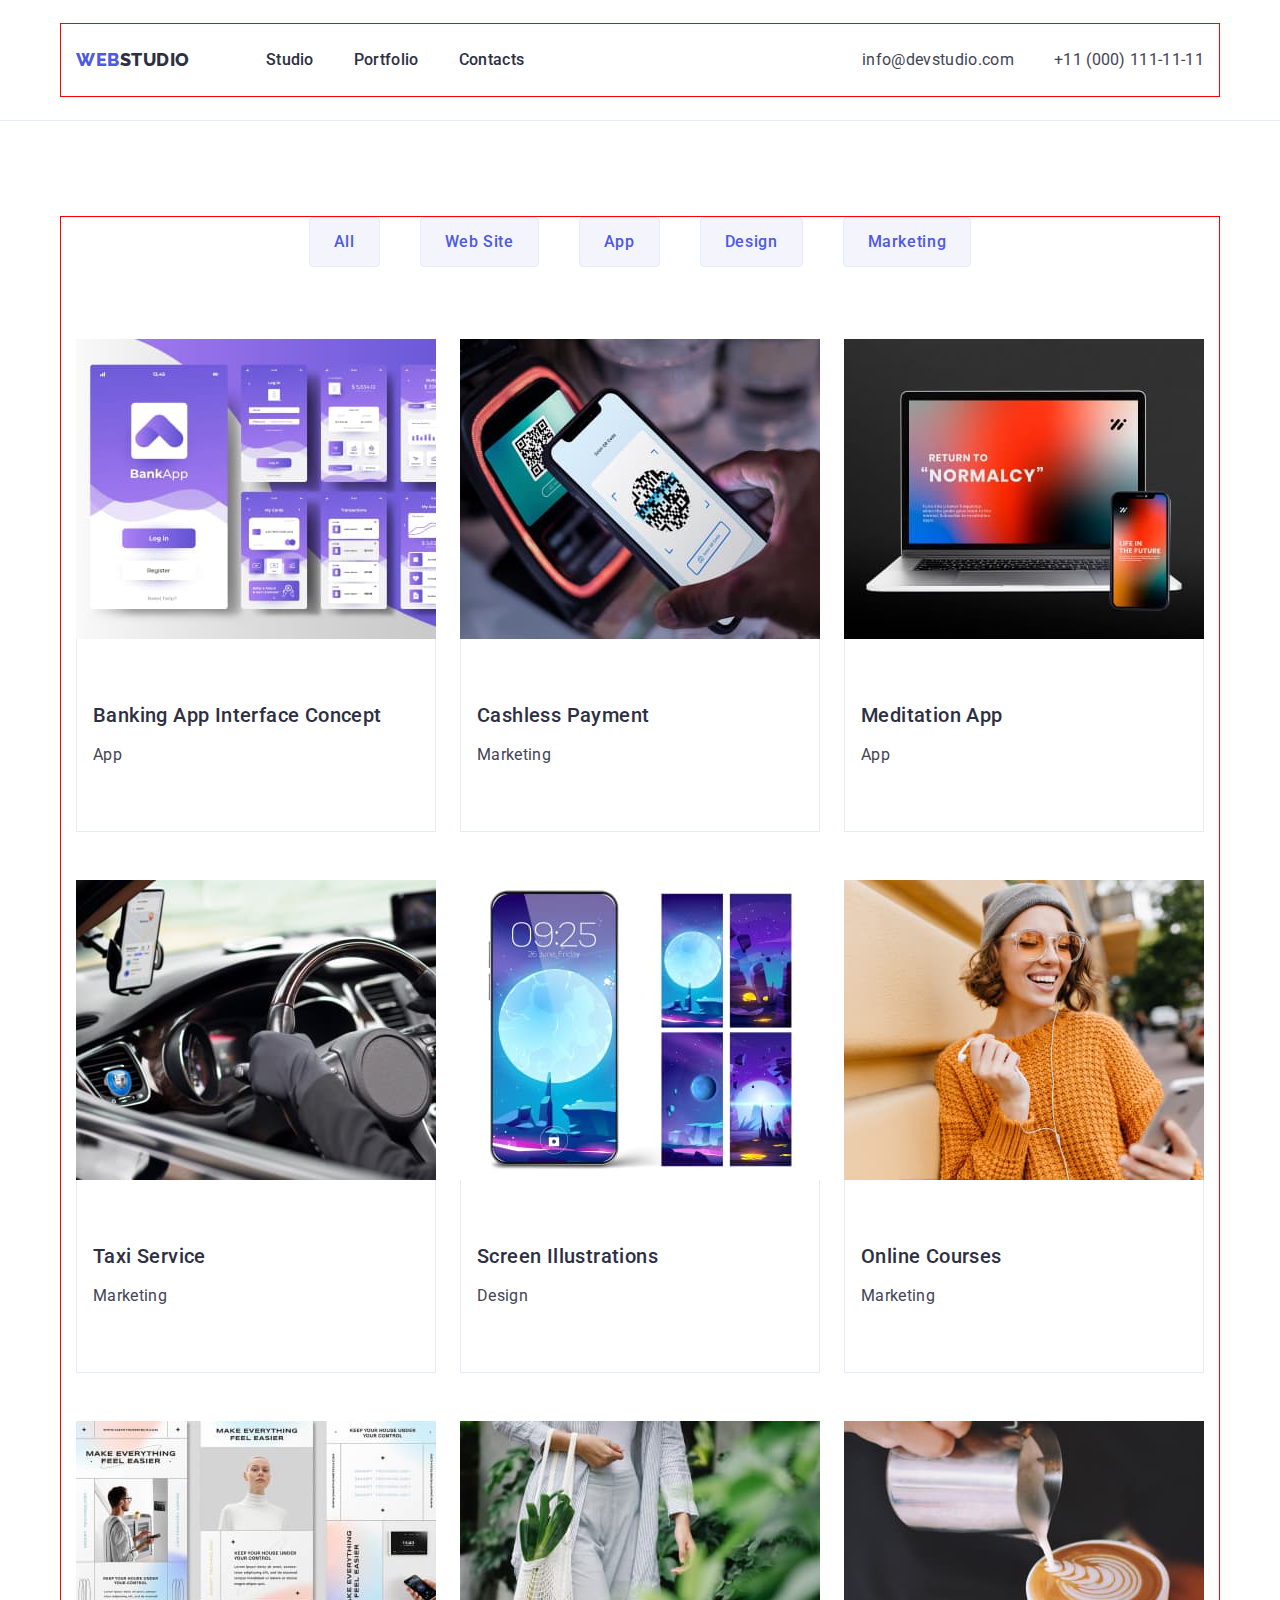
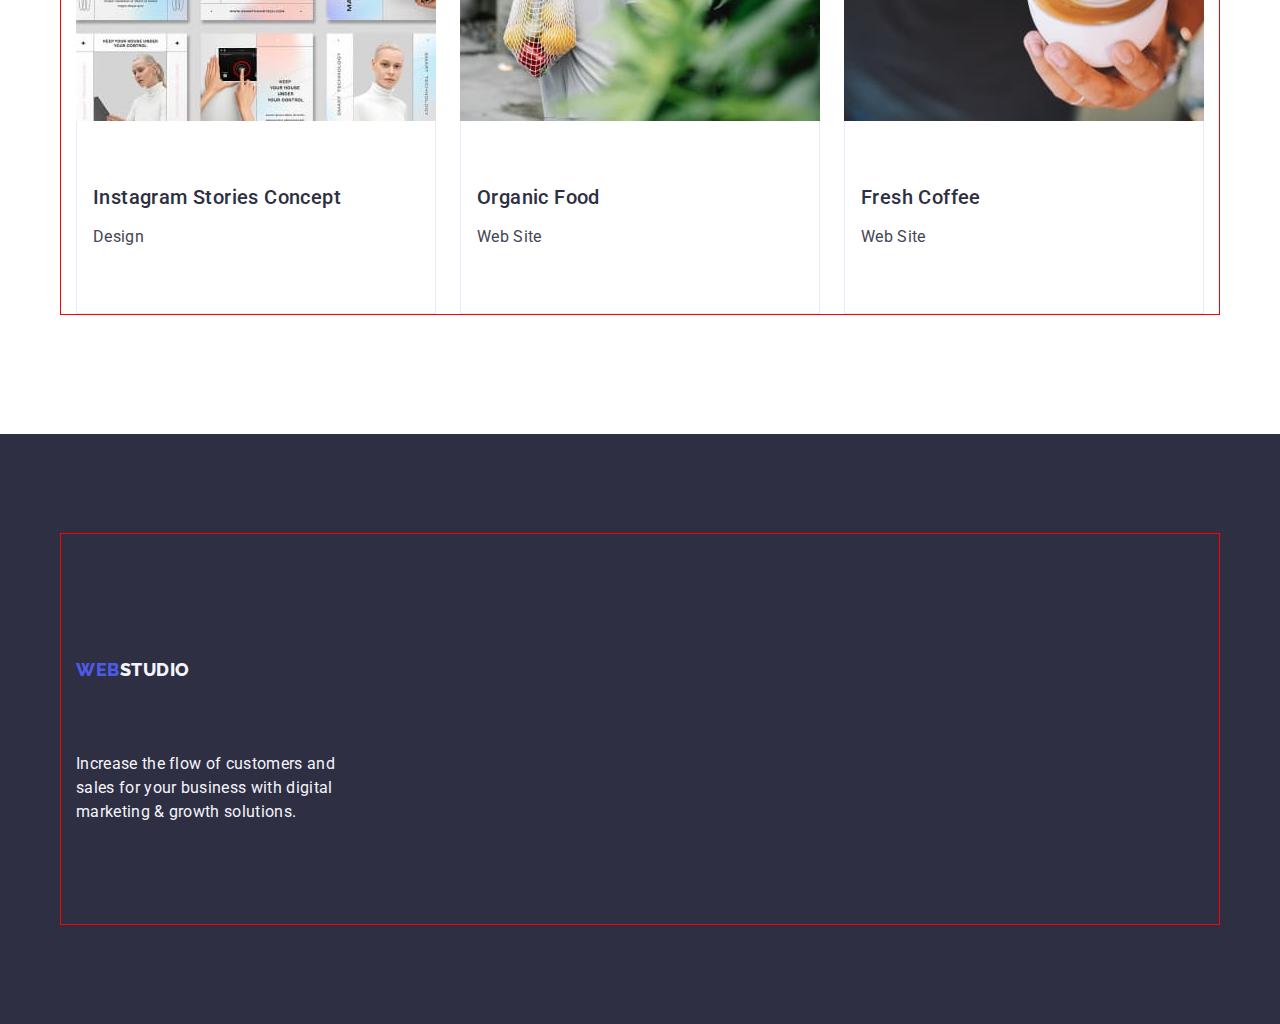
==== commit 5dc13413: "first and second pages" ====
--- a/portfolio.html
+++ b/portfolio.html
@@ -34,7 +34,7 @@
             <li><a class="list-link link" href="">Contacts</a></li>
           </ul>
         </nav>
-        <address class="addr-list">
+        <address class="addr-list link">
           <ul class="list">
             <li>
               <a class="addr-link link" href="mailto:info@devstudio.com"
@@ -199,7 +199,7 @@
     </main>
     <footer class="basement">
       <div class="container footer-cotainer">
-        <a class="logo-link link" href="./index.html"
+        <a class="logo-link link footer-link" href="./index.html"
           >Web<span class="logo-span">Studio</span></a
         >
         <p class="footer-paragraph">
--- a/css/styles.css
+++ b/css/styles.css
@@ -221,9 +221,8 @@
 
 .buttons-container {
   display: flex;
-  margin: 0 auto;
+  justify-content: center;
   gap: 24px;
-  padding-top: 96px;
 }
 
 .portfolio-item-list {
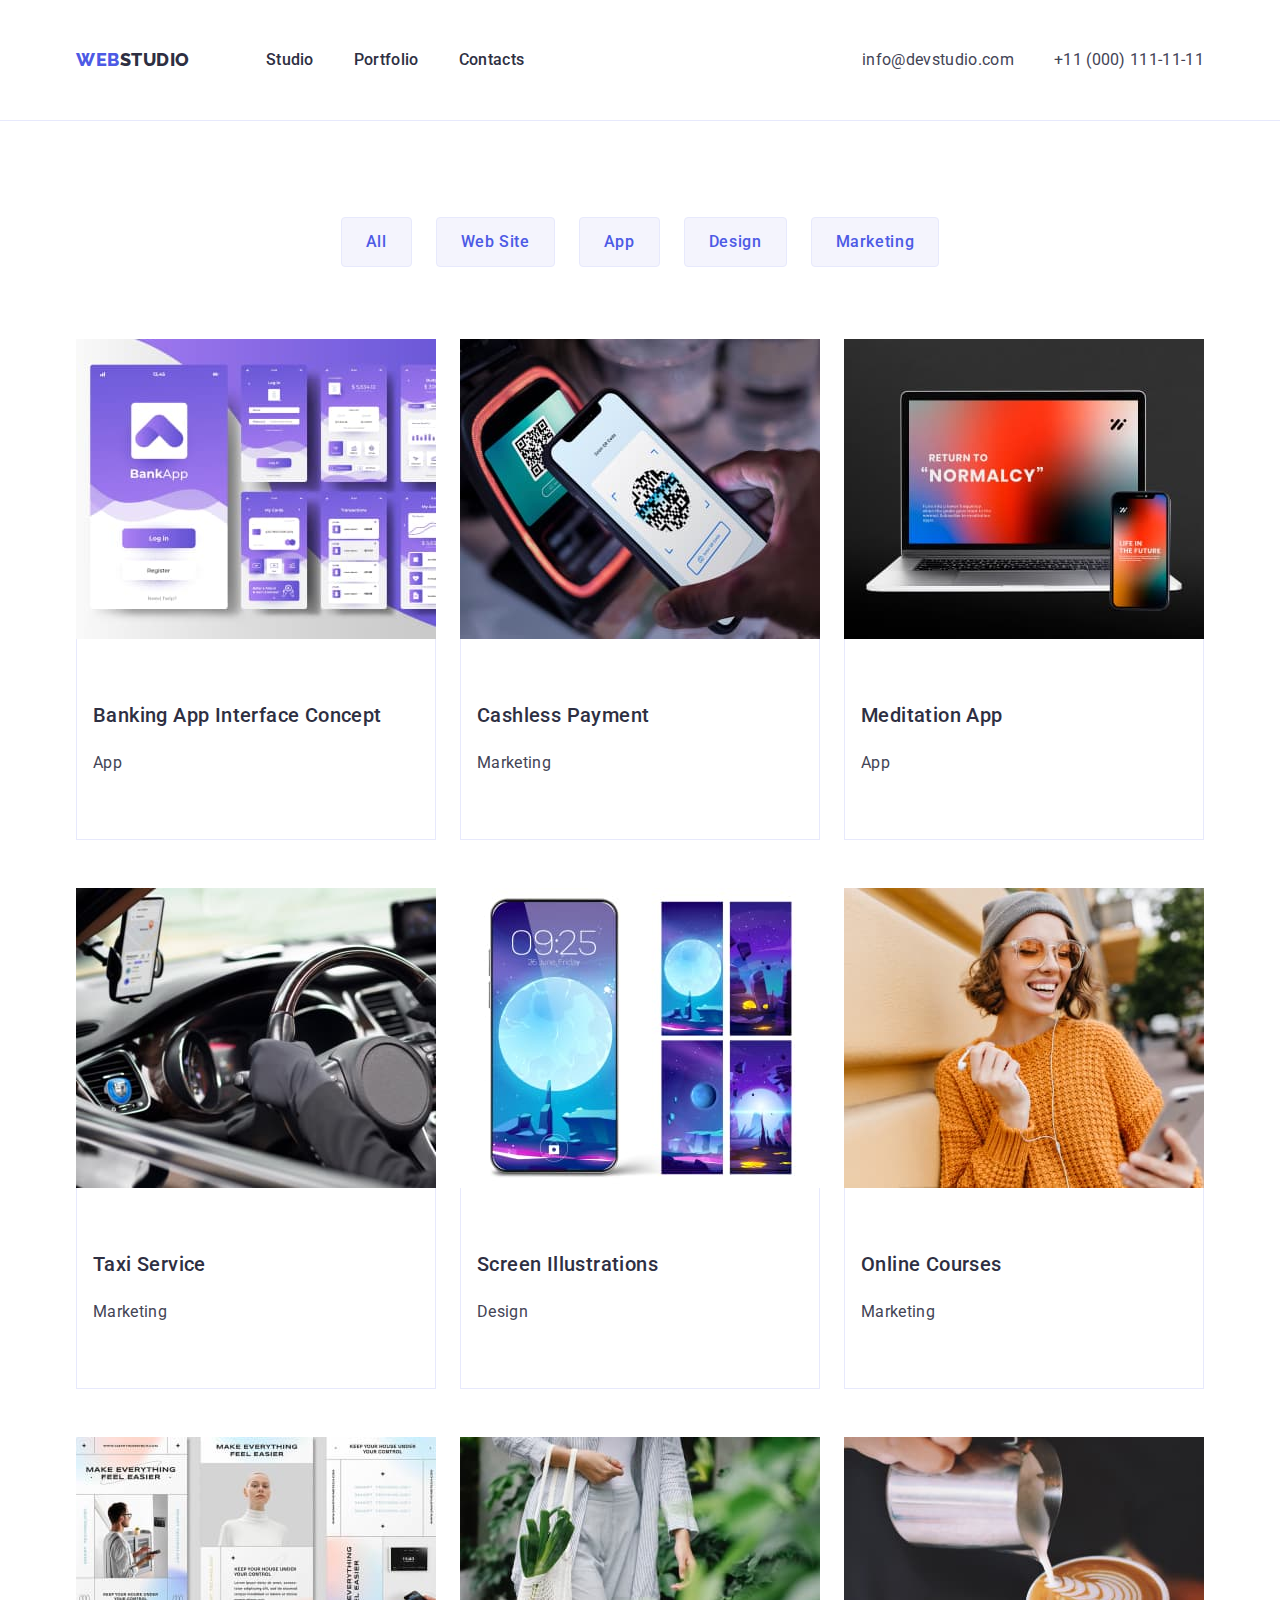
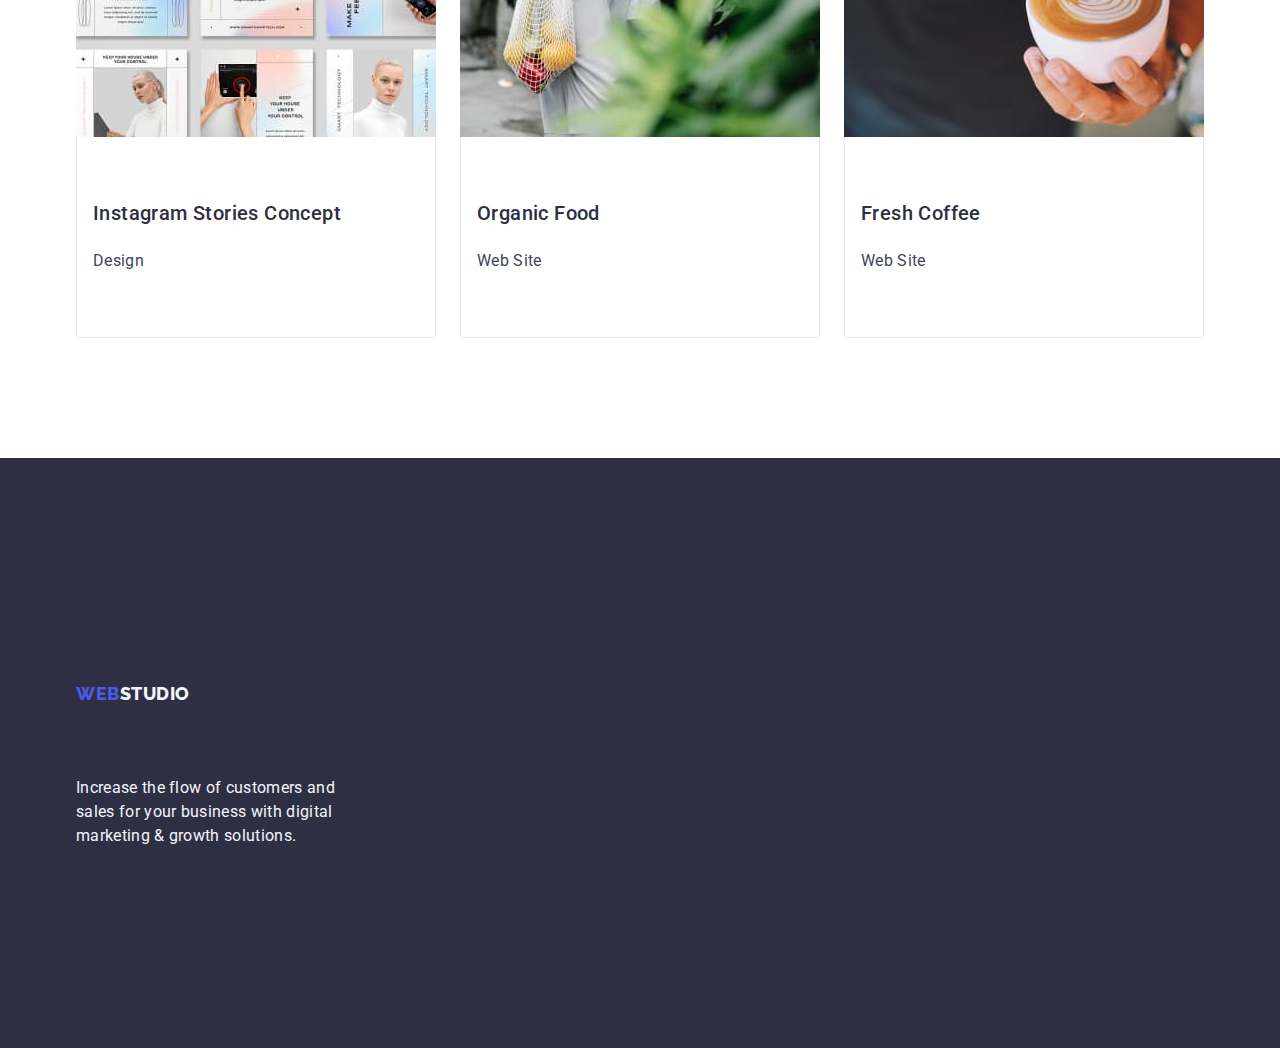
==== commit f67cfb25: "second correction" ====
--- a/portfolio.html
+++ b/portfolio.html
@@ -54,19 +54,17 @@
       <section class="portfolio-section">
         <div class="container">
           <h1 class="visually-hidden">Filtr</h1>
-          <div class="buttons-container">
-            <ul class="list">
-              <li><button class="menu-button" type="button">All</button></li>
-              <li>
-                <button class="menu-button" type="button">Web Site</button>
-              </li>
-              <li><button class="menu-button" type="button">App</button></li>
-              <li><button class="menu-button" type="button">Design</button></li>
-              <li>
-                <button class="menu-button" type="button">Marketing</button>
-              </li>
-            </ul>
-          </div>
+          <ul class="list buttons-container">
+            <li><button class="menu-button" type="button">All</button></li>
+            <li>
+              <button class="menu-button" type="button">Web Site</button>
+            </li>
+            <li><button class="menu-button" type="button">App</button></li>
+            <li><button class="menu-button" type="button">Design</button></li>
+            <li>
+              <button class="menu-button" type="button">Marketing</button>
+            </li>
+          </ul>
           <ul class="list portfolio-item-list">
             <li class="gallary-container">
               <a href="" class="link">
--- a/css/styles.css
+++ b/css/styles.css
@@ -39,7 +39,6 @@
   padding-left: 15px;
   padding-right: 15px;
   margin: 0 auto;
-  outline: 1px solid red;
 }
 
 img {
@@ -262,6 +261,7 @@
   letter-spacing: 0.02em;
   padding-top: 32px;
   padding-bottom: 16px;
+  margin-bottom: 8px;
 }
 
 .third-title {
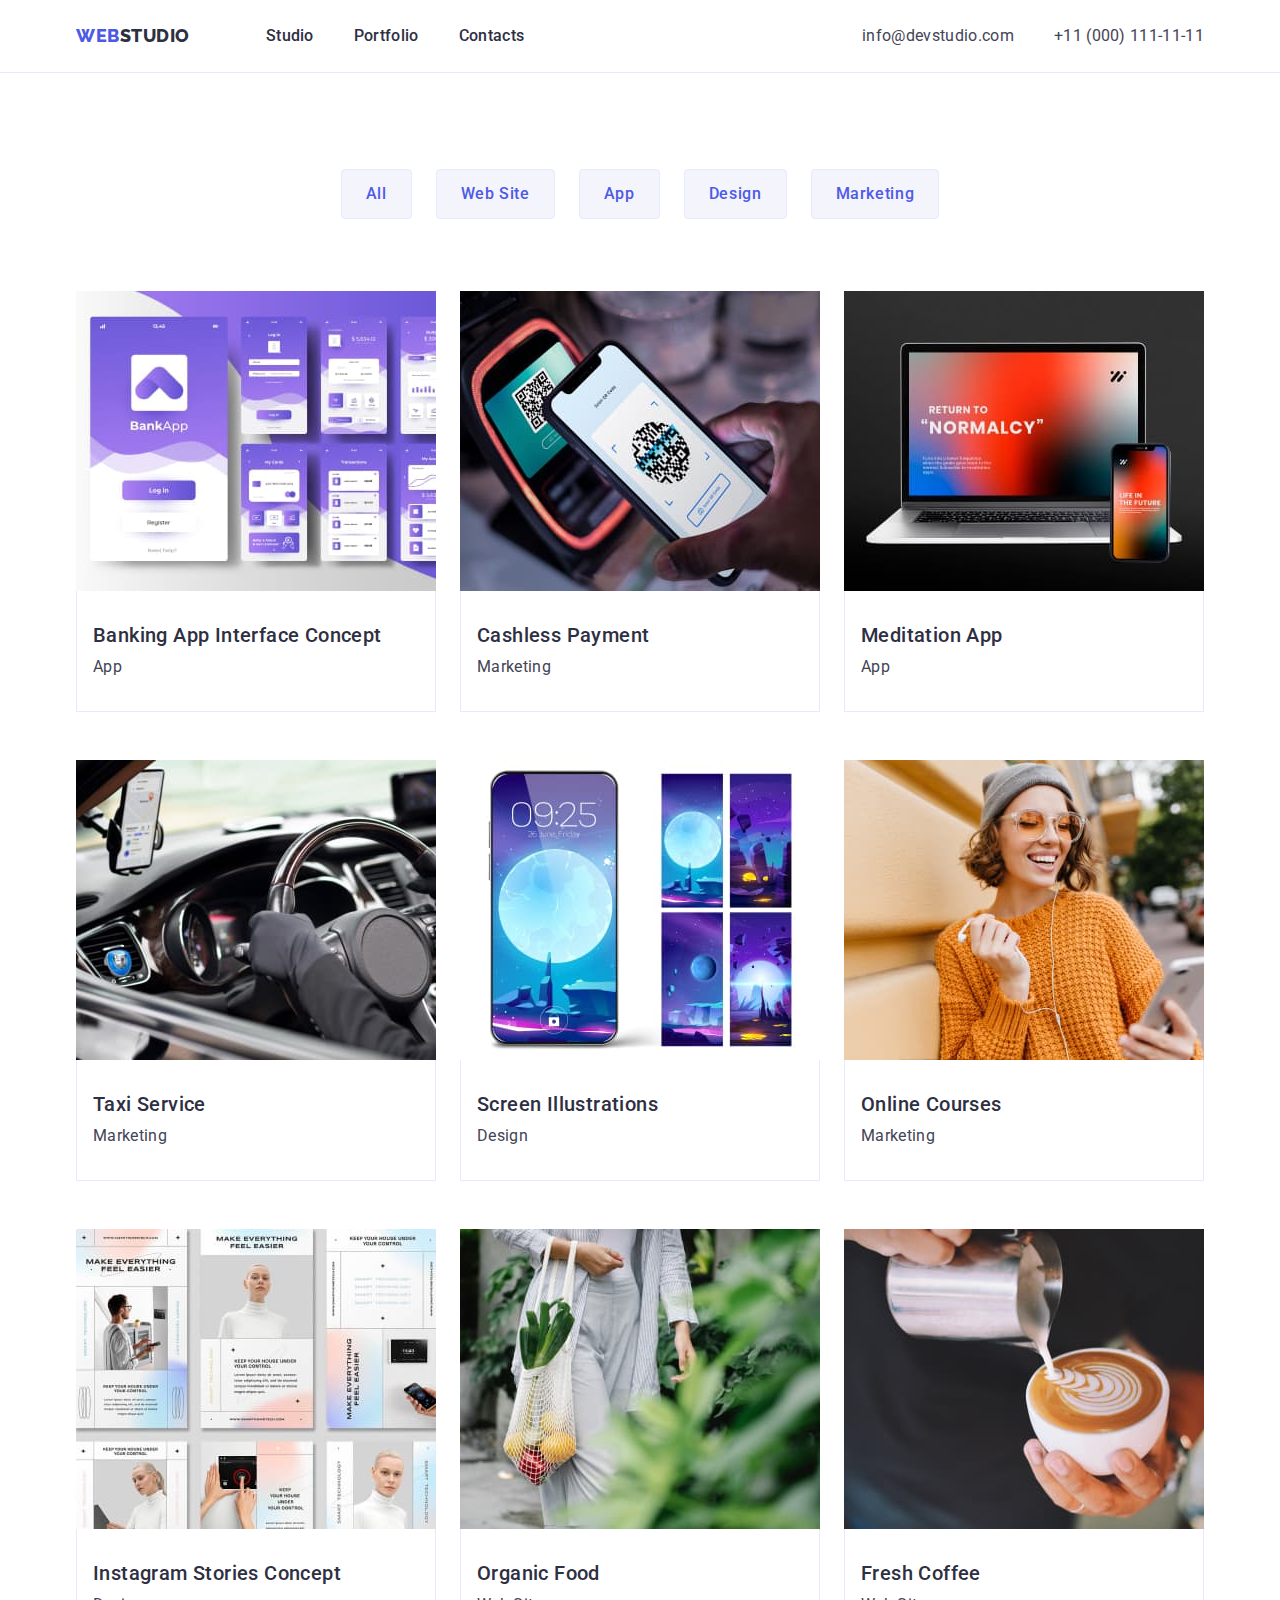
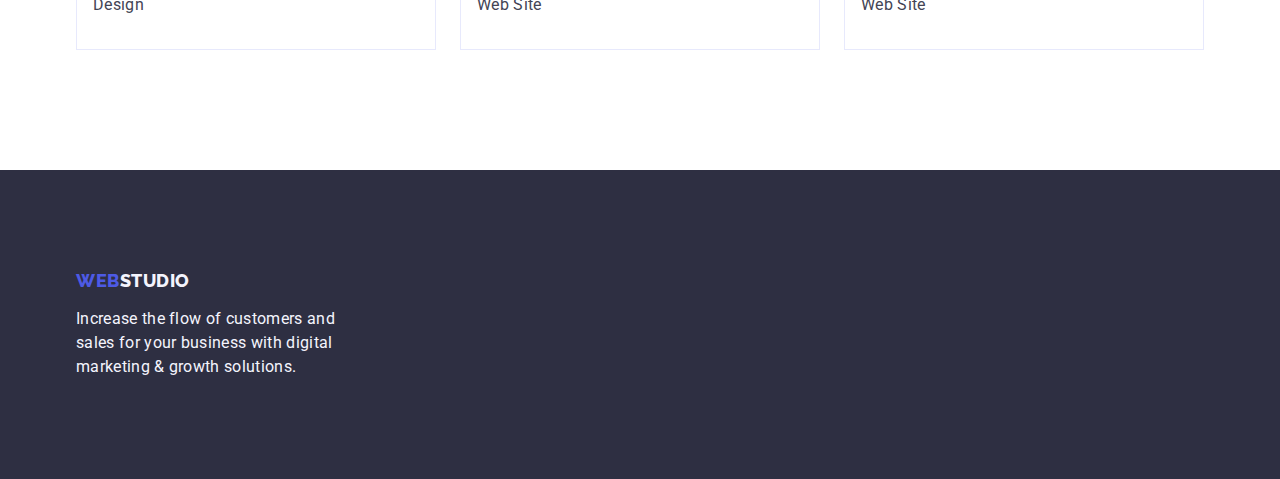
==== commit a442a9f0: "mentor correction" ====
--- a/portfolio.html
+++ b/portfolio.html
@@ -72,6 +72,7 @@
                   src="./images/banking-app.jpg"
                   alt="Banking Interface"
                   width="360"
+                  height="300"
                 />
                 <div class="div-text">
                   <h2 class="gallery-title">Banking App Interface Concept</h2>
@@ -196,8 +197,8 @@
       </section>
     </main>
     <footer class="basement">
-      <div class="container footer-cotainer">
-        <a class="logo-link link footer-link" href="./index.html"
+      <div class="container">
+        <a class="footer-link" href="./index.html"
           >Web<span class="logo-span">Studio</span></a
         >
         <p class="footer-paragraph">
--- a/css/styles.css
+++ b/css/styles.css
@@ -60,8 +60,6 @@
 }
 
 .header {
-  padding-top: 24px;
-  padding-bottom: 24px;
   border-bottom: 1px solid var(--cornflower);
   background: var(--white-color);
 }
@@ -93,7 +91,7 @@
 }
 
 .link {
-  padding: 24px 0 24px;
+  padding: 24px 0;
   text-decoration: none;
 }
 
@@ -179,21 +177,12 @@
   border: none;
 }
 
-.ruls-container {
-  padding-top: 120px;
-  padding-bottom: 120px;
-}
-
 .ruls-list {
   gap: 24px;
 }
 
 .ruls-item {
   width: calc((100% - 24px * 3) / 4);
-}
-
-.doing-section {
-  padding-bottom: 120px;
 }
 
 .second-tittle {
@@ -205,8 +194,6 @@
   text-transform: capitalize;
   text-align: center;
   letter-spacing: 0.02em;
-  padding-bottom: 72px;
-  max-width: 323px;
   margin: 0 auto 72px;
 }
 
@@ -222,6 +209,7 @@
   display: flex;
   justify-content: center;
   gap: 24px;
+  margin-bottom: 72px;
 }
 
 .portfolio-item-list {
@@ -229,7 +217,6 @@
   flex-wrap: wrap;
   column-gap: 24px;
   row-gap: 48px;
-  padding-top: 72px;
 }
 
 .portfolio-section {
@@ -259,8 +246,6 @@
   letter-spacing: 0.72px;
   text-transform: capitalize;
   letter-spacing: 0.02em;
-  padding-top: 32px;
-  padding-bottom: 16px;
   margin-bottom: 8px;
 }
 
@@ -278,7 +263,6 @@
   font-size: 16px;
   line-height: 1.5;
   letter-spacing: 0.32px;
-  padding-bottom: 32px;
 }
 
 .order-button:hover,
@@ -298,7 +282,6 @@
 }
 
 .team-title {
-  padding-top: 32px;
   text-align: center;
 }
 
@@ -306,16 +289,10 @@
   padding: 32px 16px;
 }
 
-.footer-cotainer {
-  padding-top: 101px;
-}
-
 .footer-paragraph {
   color: var(--cloud-color);
   line-height: 1.5;
   letter-spacing: 0.02em;
-  padding-top: 32px;
-  padding-bottom: 100px;
   max-width: 264px;
 }
 
@@ -341,6 +318,7 @@
 .menu-button:focus {
   color: var(--white-color);
   background-color: var(--ocean-color);
+  border: 1px solid transparent;
 }
 
 .basement {
@@ -352,6 +330,14 @@
 .footer-link {
   display: inline-block;
   margin-bottom: 16px;
+  font-family: "Raleway", sans-serif;
+  font-size: 18px;
+  line-height: 1.17;
+  color: var(--iris-color);
+  letter-spacing: 0.03em;
+  text-transform: uppercase;
+  font-weight: 800;
+  text-decoration: none;
 }
 
 .basement .logo-span {
